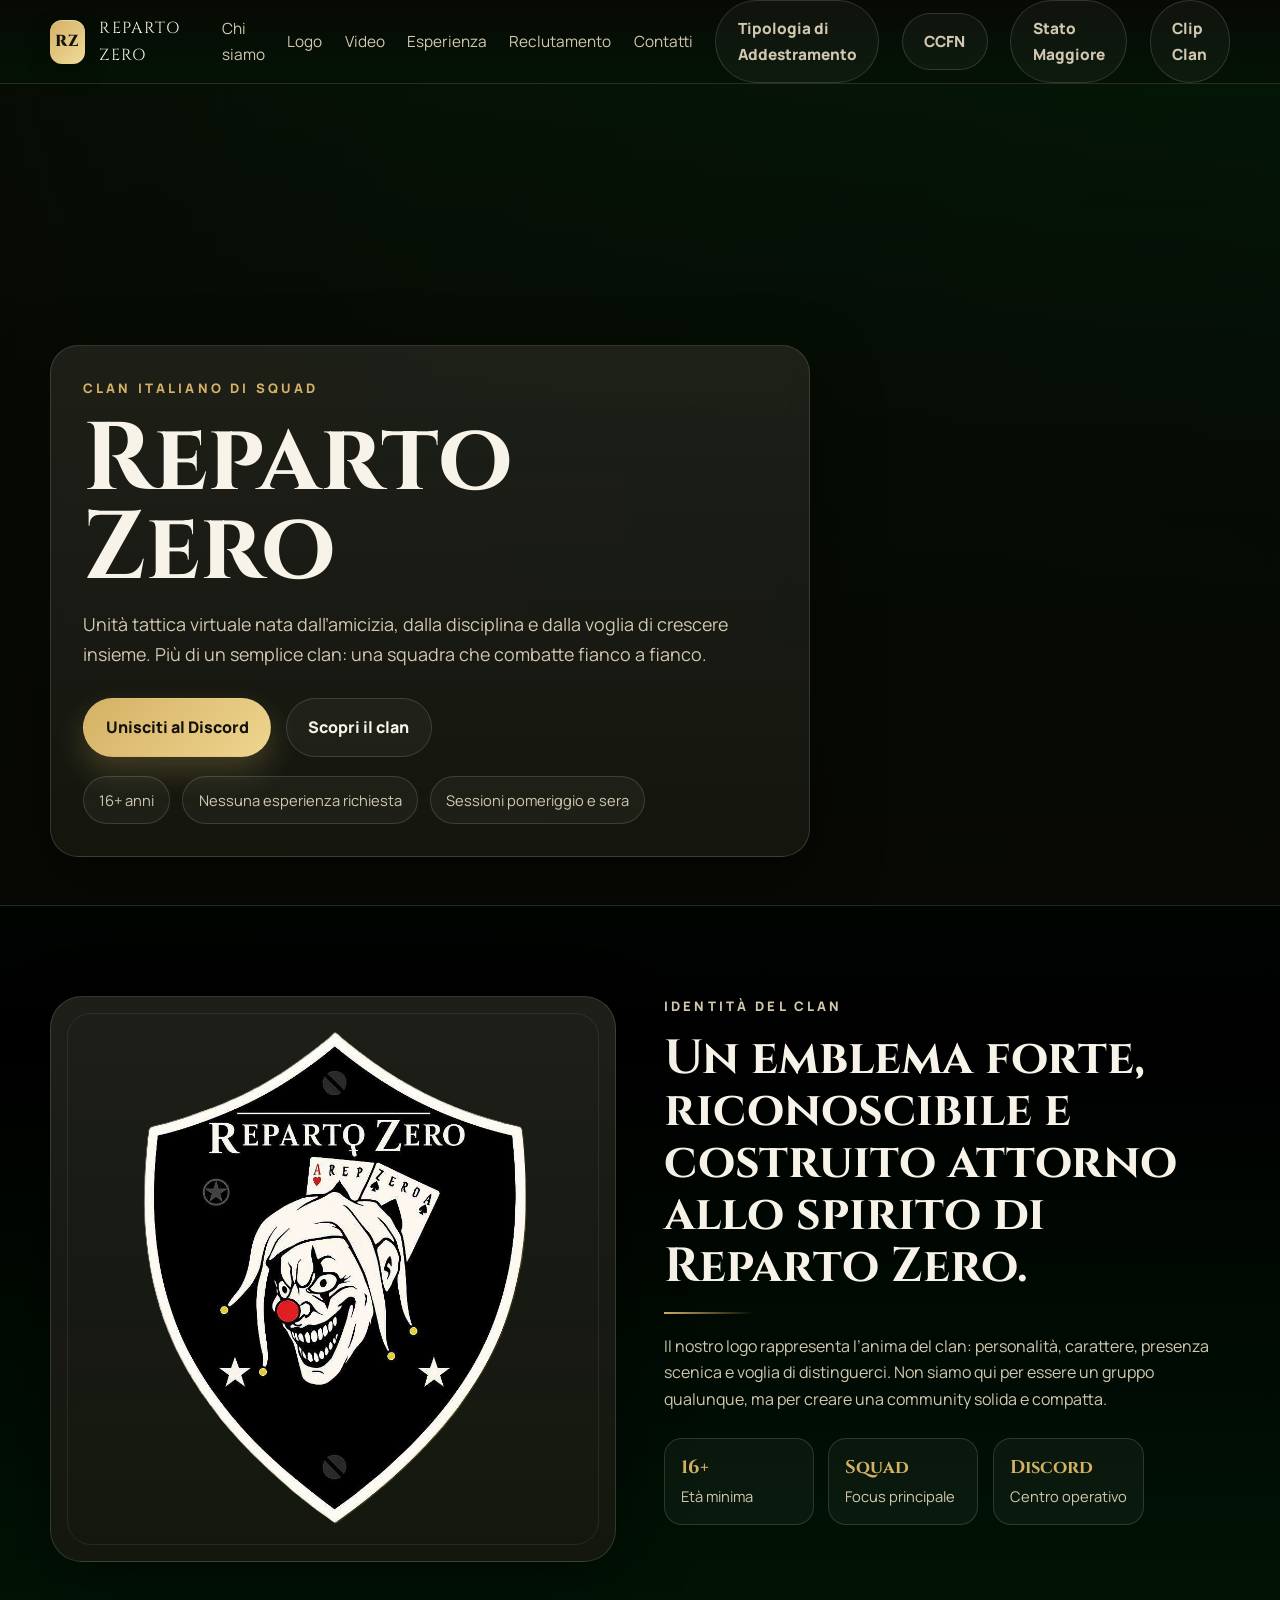
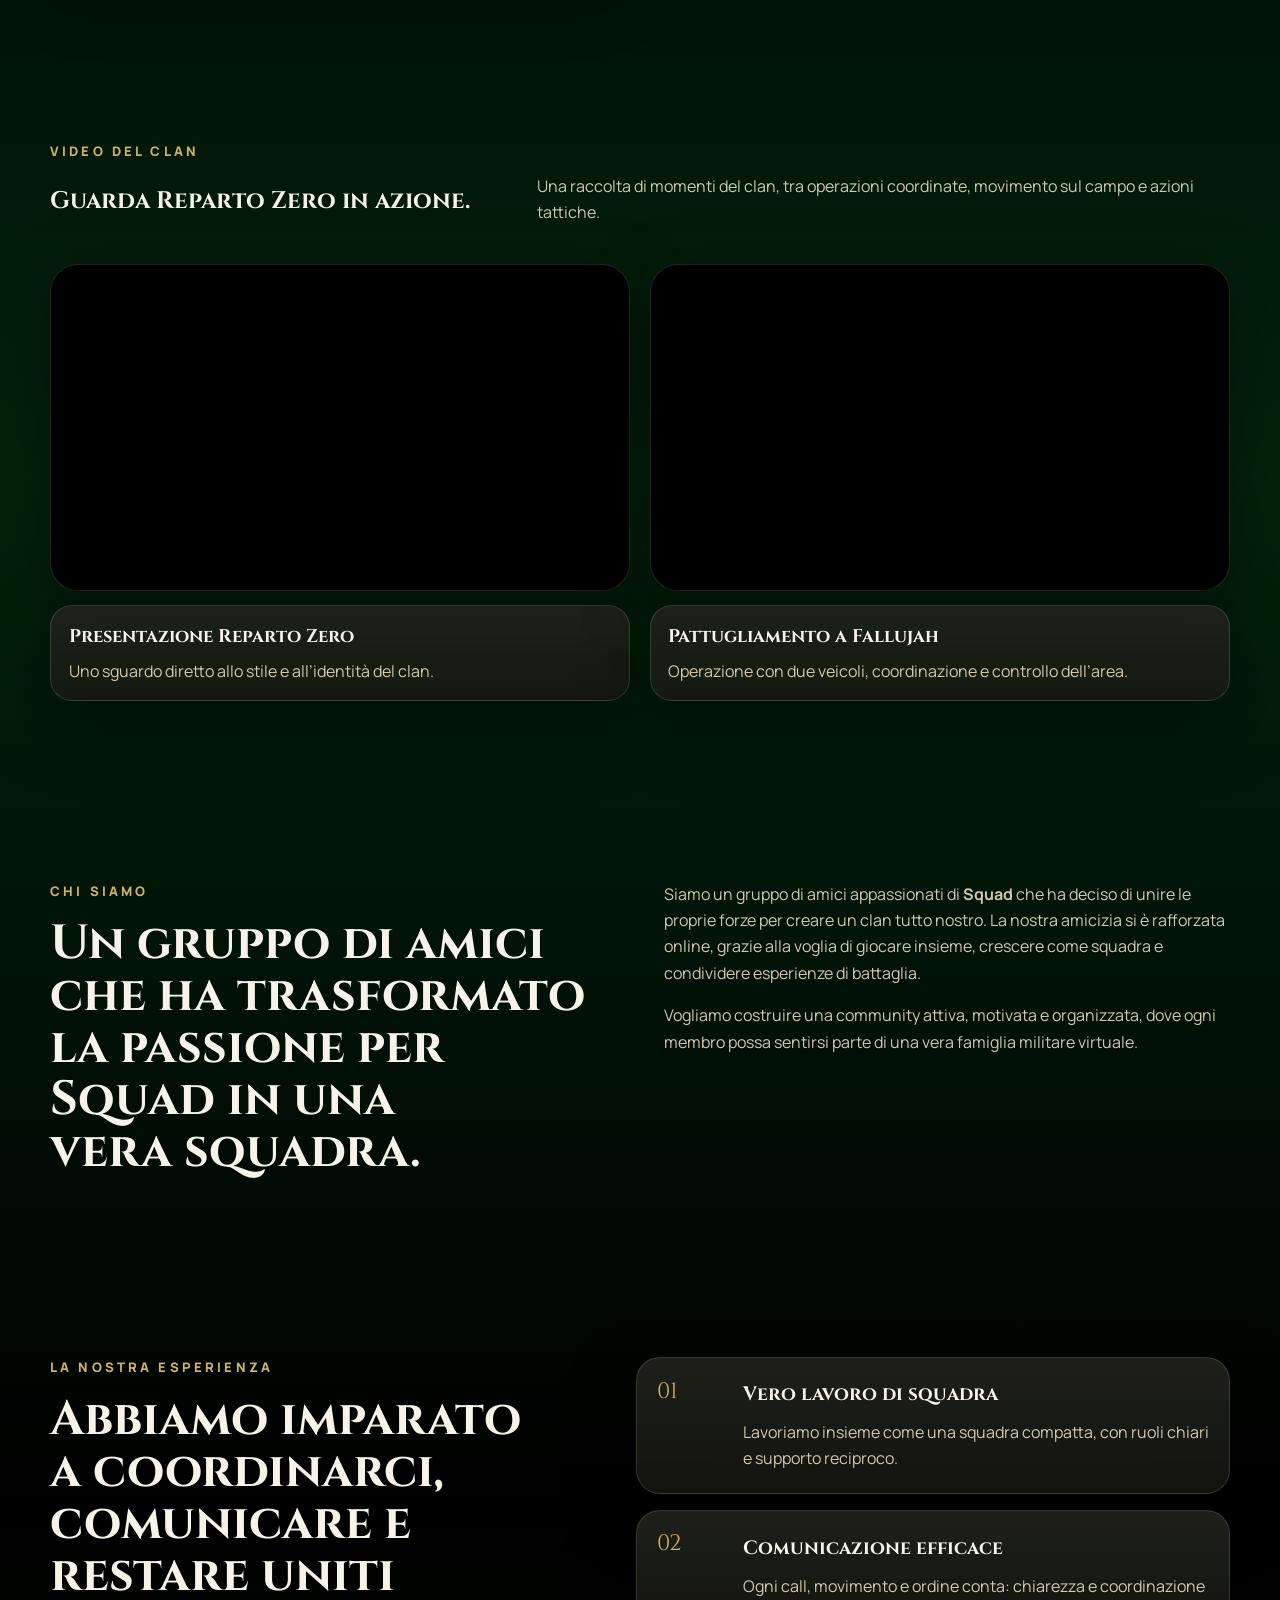
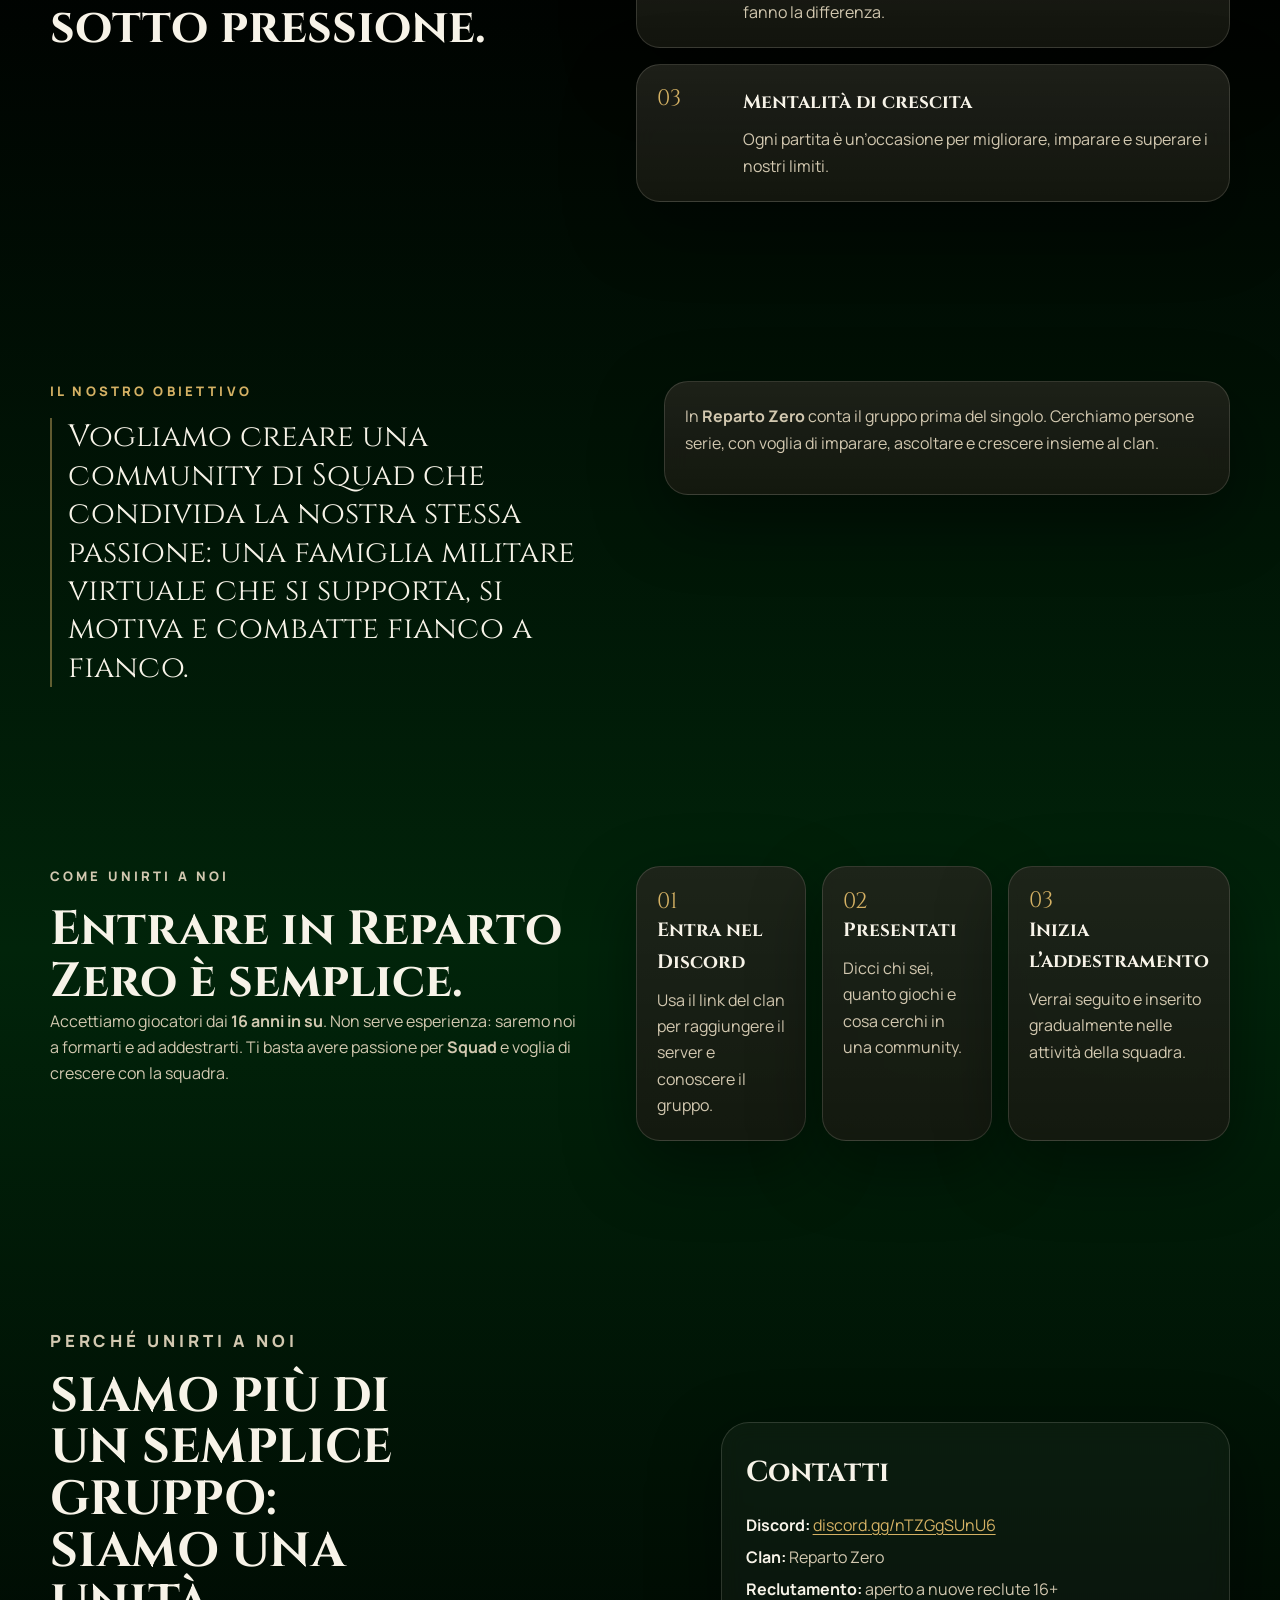
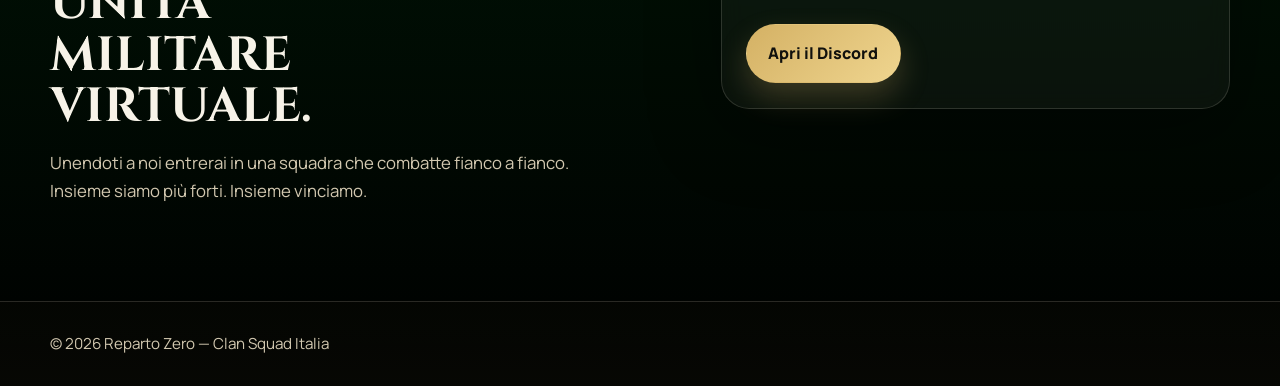
==== index.html @ beac553e "Add files via upload" ====
<!DOCTYPE html>
<html lang="it">
<head>
  <meta charset="UTF-8" />
  <meta name="viewport" content="width=device-width, initial-scale=1.0" />
  <title>Reparto Zero | Clan Squad</title>
  <meta name="description" content="Reparto Zero è un clan italiano di Squad: tattico, organizzato e aperto a nuove reclute." />
  <meta name="keywords" content="Squad, squad, Squaditalia, SquadItalia, Reparto zero, reparto zero, Reparto Zero, Italia">
  <link rel="preconnect" href="https://fonts.googleapis.com">
  <link rel="preconnect" href="https://fonts.gstatic.com" crossorigin>
  <link href="https://fonts.googleapis.com/css2?family=Cinzel:wght@500;700;800&family=Manrope:wght@400;500;700;800&display=swap" rel="stylesheet">
  <link rel="stylesheet" href="style.css" />
</head>
<body>
  <header class="site-header">
    <div class="container nav-wrap">
      <a href="#hero" class="brand">
        <span class="brand-mark">RZ</span>
        <span class="brand-text">Reparto Zero</span>
      </a>

      <button class="menu-toggle" aria-label="Apri menu" aria-expanded="false">
        <span></span>
        <span></span>
      </button>

      <nav class="site-nav" aria-label="Menu principale">
        <a href="#chi-siamo">Chi siamo</a>
        <a href="#logo-clan">Logo</a>
        <a href="#video">Video</a>
        <a href="#esperienza">Esperienza</a>
        <a href="#reclutamento">Reclutamento</a>
        <a href="#contatti">Contatti</a>
        <a href="addestramento.html" class="btn btn-secondary">Tipologia di Addestramento</a>
        <a href="ccfn.html" class="btn btn-secondary">CCFN</a>
        <a href="stato maggiore.html" class="btn btn-secondary">Stato Maggiore</a>
         <a href="clip clan.html" class="btn btn-secondary">Clip Clan</a>
      </nav>
    </div>
  </header>

  <main>
    <section class="hero-banner" id="hero">
      <div class="hero-overlay">
        <iframe width="1920" height="1080" src="https://www.youtube.com/embed/SQLjpazPml8?autoplay=1&amp;mute=1&amp;loop=1&amp;controls=0" title="Video introduttivo Reparto Zero" frameborder="0" allow="accelerometer; autoplay; clipboard-write; encrypted-media; gyroscope; picture-in-picture; web-share" allowfullscreen></iframe>
      </div>

      <div class="container hero-content">
        <div class="hero-panel">
          <p class="eyebrow">Clan italiano di Squad</p>
          <h1>Reparto Zero</h1>
          <p class="lead">
            Unità tattica virtuale nata dall’amicizia, dalla disciplina e dalla voglia di crescere insieme.
            Più di un semplice clan: una squadra che combatte fianco a fianco.
          </p>

          <div class="hero-actions">
            <a href="https://discord.gg/nTZGgSUnU6" class="btn btn-primary" target="_blank" rel="noopener noreferrer">Unisciti al Discord</a>
            <a href="#chi-siamo" class="btn btn-secondary">Scopri il clan</a>
          </div>

          <ul class="hero-points">
            <li>16+ anni</li>
            <li>Nessuna esperienza richiesta</li>
            <li>Sessioni pomeriggio e sera</li>
          </ul>
        </div>
      </div>
    </section>

    <section class="section logo-showcase" id="logo-clan">
      <div class="container logo-showcase-grid">
        <div class="logo-frame">
          <img src="logo reparto zero.png" alt="Logo ufficiale del clan Reparto Zero" />
        </div>
        <div class="logo-showcase-copy">
          <p class="section-kicker">Identità del clan</p>
          <h2>Un emblema forte, riconoscibile e costruito attorno allo spirito di Reparto Zero.</h2>
          <div class="accent-line"></div>
          <p>
            Il nostro logo rappresenta l’anima del clan: personalità, carattere, presenza scenica e voglia di distinguerci.
            Non siamo qui per essere un gruppo qualunque, ma per creare una community solida e compatta.
          </p>
          <div class="stats-row">
            <div class="stat">
              <strong>16+</strong>
              <span>Età minima</span>
            </div>
            <div class="stat">
              <strong>Squad</strong>
              <span>Focus principale</span>
            </div>
            <div class="stat">
              <strong>Discord</strong>
              <span>Centro operativo</span>
            </div>
          </div>
        </div>
      </div>
    </section>

    <section class="section" id="video">
      <div class="container">
        <div class="video-section-head">
          <div>
            <p class="section-kicker">Video del clan</p>
            <h2>Guarda Reparto Zero in azione.</h2>
          </div>
          <div class="video-copy">
            <p>
              Una raccolta di momenti del clan, tra operazioni coordinate, movimento sul campo e azioni tattiche.
            </p>
          </div>
        </div>

        <div class="video-grid">
          <article class="video-card">
            <div class="video-frame" style="position:relative; aspect-ratio:16/9;">
              <iframe src="https://www.youtube.com/embed/rt-a1wnTgoo" style="top: 0; left: 0; width: 100%; height: 100%; position: absolute; border: 0;" allowfullscreen scrolling="no" allow="accelerometer *; clipboard-write *; encrypted-media *; gyroscope *; picture-in-picture *; web-share *;" referrerpolicy="strict-origin"></iframe>
            </div>
            <div class="video-meta">
              <h3>Presentazione Reparto Zero</h3>
              <p>Uno sguardo diretto allo stile e all’identità del clan.</p>
            </div>
          </article>

          <article class="video-card">
            <div class="video-frame" style="position:relative; aspect-ratio:16/9;">
              <iframe src="https://www.youtube.com/embed/PS_T47D86uY" style="top: 0; left: 0; width: 100%; height: 100%; position: absolute; border: 0;" allowfullscreen scrolling="no" allow="accelerometer *; clipboard-write *; encrypted-media *; gyroscope *; picture-in-picture *; web-share *;" referrerpolicy="strict-origin"></iframe>
            </div>
            <div class="video-meta">
              <h3>Pattugliamento a Fallujah</h3>
              <p>Operazione con due veicoli, coordinazione e controllo dell’area.</p>
            </div>
          </article>
        </div>
      </div>
    </section>

    <section class="section" id="chi-siamo">
      <div class="container intro-layout">
        <div class="intro-title">
          <p class="section-kicker">Chi siamo</p>
          <h2>Un gruppo di amici che ha trasformato la passione per Squad in una vera squadra.</h2>
        </div>
        <div class="intro-text">
          <p>
            Siamo un gruppo di amici appassionati di <strong>Squad</strong> che ha deciso di unire le proprie forze
            per creare un clan tutto nostro. La nostra amicizia si è rafforzata online, grazie alla voglia di giocare
            insieme, crescere come squadra e condividere esperienze di battaglia.
          </p>
          <p>
            Vogliamo costruire una community attiva, motivata e organizzata, dove ogni membro possa sentirsi parte
            di una vera famiglia militare virtuale.
          </p>
        </div>
      </div>
    </section>

    <section class="section" id="esperienza">
      <div class="container split-grid">
        <div class="split-heading">
          <p class="section-kicker">La nostra esperienza</p>
          <h2>Abbiamo imparato a coordinarci, comunicare e restare uniti sotto pressione.</h2>
        </div>

        <div class="stack-list">
          <article class="stack-item">
            <span class="item-number">01</span>
            <div>
              <h3>Vero lavoro di squadra</h3>
              <p>Lavoriamo insieme come una squadra compatta, con ruoli chiari e supporto reciproco.</p>
            </div>
          </article>

          <article class="stack-item">
            <span class="item-number">02</span>
            <div>
              <h3>Comunicazione efficace</h3>
              <p>Ogni call, movimento e ordine conta: chiarezza e coordinazione fanno la differenza.</p>
            </div>
          </article>

          <article class="stack-item">
            <span class="item-number">03</span>
            <div>
              <h3>Mentalità di crescita</h3>
              <p>Ogni partita è un’occasione per migliorare, imparare e superare i nostri limiti.</p>
            </div>
          </article>
        </div>
      </div>
    </section>

    <section class="section">
      <div class="container objective-grid">
        <div class="objective-quote">
          <p class="section-kicker">Il nostro obiettivo</p>
          <blockquote>
            Vogliamo creare una community di Squad che condivida la nostra stessa passione:
            una famiglia militare virtuale che si supporta, si motiva e combatte fianco a fianco.
          </blockquote>
        </div>

        <div class="objective-panel">
          <p>
            In <strong>Reparto Zero</strong> conta il gruppo prima del singolo. Cerchiamo persone serie,
            con voglia di imparare, ascoltare e crescere insieme al clan.
          </p>
        </div>
      </div>
    </section>

    <section class="section" id="reclutamento">
      <div class="container recruit-grid">
        <div class="recruit-copy">
          <p class="section-kicker">Come unirti a noi</p>
          <h2>Entrare in Reparto Zero è semplice.</h2>
          <p>
            Accettiamo giocatori dai <strong>16 anni in su</strong>. Non serve esperienza:
            saremo noi a formarti e ad addestrarti. Ti basta avere passione per <strong>Squad</strong>
            e voglia di crescere con la squadra.
          </p>
        </div>

        <div class="steps">
          <div class="step">
            <span>01</span>
            <h3>Entra nel Discord</h3>
            <p>Usa il link del clan per raggiungere il server e conoscere il gruppo.</p>
          </div>
          <div class="step">
            <span>02</span>
            <h3>Presentati</h3>
            <p>Dicci chi sei, quanto giochi e cosa cerchi in una community.</p>
          </div>
          <div class="step">
            <span>03</span>
            <h3>Inizia l’addestramento</h3>
            <p>Verrai seguito e inserito gradualmente nelle attività della squadra.</p>
          </div>
        </div>
      </div>
    </section>

    <section class="section join-section" id="contatti">
      <div class="container join-grid">
        <div class="join-copy">
          <p class="section-kicker">Perché unirti a noi</p>
          <h2>Siamo più di un semplice gruppo: siamo una unità militare virtuale.</h2>
          <p>
            Unendoti a noi entrerai in una squadra che combatte fianco a fianco.
            Insieme siamo più forti. Insieme vinciamo.
          </p>
        </div>

        <div class="contact-panel">
          <h3>Contatti</h3>
          <p><strong>Discord:</strong> <a class="inline-link" href="https://discord.gg/nTZGgSUnU6" target="_blank" rel="noopener noreferrer">discord.gg/nTZGgSUnU6</a></p>
          <p><strong>Clan:</strong> Reparto Zero</p>
          <p><strong>Reclutamento:</strong> aperto a nuove reclute 16+</p>
          <a href="https://discord.gg/nTZGgSUnU6" class="btn btn-primary" target="_blank" rel="noopener noreferrer">Apri il Discord</a>
        </div>
      </div>
    </section>
  </main>

  <footer class="site-footer">
    <div class="container footer-wrap">
      <p>© 2026 Reparto Zero — Clan Squad Italia</p>
    </div>
  </footer>

  <script>
    const menuToggle = document.querySelector('.menu-toggle');
    const siteNav = document.querySelector('.site-nav');

    if (menuToggle && siteNav) {
      menuToggle.addEventListener('click', () => {
        const isOpen = siteNav.classList.toggle('open');
        menuToggle.setAttribute('aria-expanded', isOpen ? 'true' : 'false');
      });

      siteNav.querySelectorAll('a').forEach(link => {
        link.addEventListener('click', () => {
          siteNav.classList.remove('open');
          menuToggle.setAttribute('aria-expanded', 'false');
        });
      });
    }
  </script>
</body>
</html>
---- style.css ----
/* style.css */
:root {
  --bg: #080904;
  --panel: rgba(18, 21, 13, 0.84);
  --panel-strong: rgba(10, 12, 7, 0.92);
  --text: #f7f3e8;
  --muted: #d2c8b0;
  --line: rgba(255, 248, 230, 0.14);
  --gold: #d4b164;
  --shadow: 0 24px 70px rgba(0, 0, 0, 0.42);
  --radius: 24px;
  --container: 1180px;
}

* {
  box-sizing: border-box;
}

html {
  scroll-behavior: smooth;
}

body {
  margin: 0;
  font-family: "Manrope", sans-serif;
  color: var(--text);
  line-height: 1.65;
  background: linear-gradient(#01240a, black, #01240a, black, #01240a, black);
  overflow-x: hidden;
}

img,
video {
  max-width: 100%;
  display: block;
}

a {
  color: inherit;
  text-decoration: none;
}

.container {
  width: min(var(--container), calc(100% - 2rem));
  margin: 0 auto;
}

.site-header {
  position: sticky;
  top: 0;
  z-index: 50;
  border-bottom: 1px solid var(--line);
  backdrop-filter: blur(14px);
  background: linear-gradient(180deg, rgba(7, 8, 4, 0.92), rgba(7, 8, 4, 0.58));
}

.nav-wrap {
  min-height: 78px;
  display: flex;
  align-items: center;
  justify-content: space-between;
  gap: 1rem;
}

.brand {
  display: inline-flex;
  align-items: center;
  gap: 0.9rem;
  font-family: "Cinzel", serif;
  text-transform: uppercase;
  letter-spacing: 0.08em;
}

.brand-mark {
  width: 44px;
  height: 44px;
  border-radius: 12px;
  display: grid;
  place-items: center;
  color: #13130f;
  font-weight: 800;
  background: linear-gradient(135deg, var(--gold), #f0db9a);
  box-shadow: inset 0 1px 0 rgba(255,255,255,0.35), 0 10px 24px rgba(0,0,0,0.24);
}

.brand-text {
  font-size: 1rem;
}

.site-nav {
  display: flex;
  gap: 1.4rem;
  align-items: center;
}

.site-nav a {
  color: var(--muted);
  font-size: 0.96rem;
  position: relative;
}

.site-nav a::after {
  content: "";
  position: absolute;
  left: 0;
  bottom: -0.35rem;
  width: 100%;
  height: 1px;
  background: var(--gold);
  transform: scaleX(0);
  transform-origin: right;
  transition: transform 0.28s ease;
}

.site-nav a:hover {
  color: var(--text);
}

.site-nav a:hover::after {
  transform: scaleX(1);
  transform-origin: left;
}

.menu-toggle {
  display: none;
  width: 52px;
  height: 52px;
  border: 1px solid var(--line);
  border-radius: 14px;
  background: rgba(255,255,255,0.03);
  cursor: pointer;
  padding: 0;
}

.menu-toggle span {
  display: block;
  width: 20px;
  height: 2px;
  margin: 6px auto;
  background: var(--text);
}

.hero-banner {
  position: relative;
  min-height: calc(100svh - 78px);
  display: grid;
  align-items: end;
  overflow: hidden;
  border-bottom: 1px solid var(--line);
}

.hero-banner-video {
  position: absolute;
  inset: 0;
  width: 100%;
  height: 100%;
  object-fit: cover;
  object-position: center;
  filter: saturate(0.95) contrast(1.05);
}

.hero-overlay {
  position: absolute;
  inset: 0;
  background:
    linear-gradient(180deg, rgba(8, 9, 4, 0.32) 0%, rgba(8, 9, 4, 0.56) 38%, rgba(8, 9, 4, 0.9) 100%),
    linear-gradient(90deg, rgba(8, 9, 4, 0.78) 0%, rgba(8, 9, 4, 0.45) 35%, rgba(8, 9, 4, 0.15) 100%);
}

.hero-content {
  position: relative;
  z-index: 2;
  padding: clamp(4rem, 10vw, 7rem) 0 3rem;
}

.hero-panel,
.video-frame,
.logo-frame,
.stack-item,
.step,
.objective-panel,
.contact-panel,
.video-meta {
  border: 1px solid var(--line);
  background:
    linear-gradient(180deg, rgba(255,255,255,0.06), rgba(255,255,255,0.015)),
    var(--panel);
  backdrop-filter: blur(12px);
  box-shadow: var(--shadow);
}

.hero-panel {
  max-width: 760px;
  padding: clamp(1.4rem, 3vw, 2rem);
  border-radius: 28px;
}

.eyebrow,
.section-kicker {
  margin: 0 0 1rem;
  color: var(--gold);
  font-size: 0.82rem;
  letter-spacing: 0.24em;
  text-transform: uppercase;
  font-weight: 800;
}

h1, h2, h3, blockquote {
  font-family: "Cinzel", serif;
}

.hero-panel h1 {
  margin: 0 0 1rem;
  font-size: clamp(3rem, 8vw, 6rem);
  line-height: 0.93;
  max-width: 9ch;
  text-wrap: balance;
}

.lead {
  margin: 0;
  max-width: 62ch;
  font-size: clamp(1rem, 1.4vw, 1.14rem);
  color: var(--muted);
}

.hero-actions {
  display: flex;
  flex-wrap: wrap;
  gap: 0.9rem;
  margin: 1.8rem 0 1.2rem;
}

.btn {
  display: inline-flex;
  align-items: center;
  justify-content: center;
  min-height: 54px;
  padding: 0.95rem 1.35rem;
  border-radius: 999px;
  font-weight: 800;
  border: 1px solid transparent;
  transition: transform 0.22s ease, box-shadow 0.22s ease, background 0.22s ease, border-color 0.22s ease;
}

.btn:hover {
  transform: translateY(-2px);
}

.btn-primary {
  color: #11110d;
  background: linear-gradient(135deg, var(--gold), #efd58f);
  box-shadow: 0 14px 30px rgba(212, 177, 100, 0.24);
}

.btn-secondary {
  color: var(--text);
  border-color: var(--line);
  background: rgba(255,255,255,0.04);
}

.btn-secondary:hover {
  background: rgba(255,255,255,0.07);
  border-color: rgba(212, 177, 100, 0.38);
}

.hero-points {
  display: flex;
  flex-wrap: wrap;
  gap: 0.75rem;
  list-style: none;
  margin: 0;
  padding: 0;
}

.hero-points li {
  padding: 0.68rem 0.95rem;
  border-radius: 999px;
  border: 1px solid var(--line);
  background: rgba(255,255,255,0.04);
  color: var(--muted);
  font-size: 0.92rem;
}

.section {
  padding: clamp(4.5rem, 7vw, 7rem) 0;
}

.logo-showcase-grid,
.intro-layout,
.objective-grid,
.final-grid {
  display: grid;
  grid-template-columns: 1fr 1fr;
  gap: clamp(1.6rem, 4vw, 3rem);
  align-items: start;
}

.split-grid,
.recruit-grid {
  display: grid;
  grid-template-columns: 0.95fr 1.05fr;
  gap: clamp(1.6rem, 4vw, 3rem);
  align-items: start;
}

.video-section-head {
  display: grid;
  grid-template-columns: 0.8fr 1.2fr;
  gap: 1.6rem;
  align-items: end;
  margin-bottom: 1.4rem;
}

.video-grid {
  display: grid;
  grid-template-columns: repeat(2, 1fr);
  gap: 1.2rem;
  align-items: start;
}

.video-card {
  display: grid;
  gap: 0.9rem;
}

.logo-showcase-copy h2,
.intro-title h2,
.split-heading h2,
.recruit-copy h2,
.final-grid h2,
.video-copy h2 {
  font-size: clamp(1.9rem, 4vw, 3rem);
  line-height: 1.08;
  margin: 0;
  text-wrap: balance;
}

.logo-showcase-copy p,
.intro-text p,
.objective-panel p,
.recruit-copy p,
.final-grid p,
.video-copy p,
.video-meta p {
  color: var(--muted);
  margin-top: 0;
}

.video-frame {
  overflow: hidden;
  border-radius: 28px;
  padding: 0;
  background: #000;
}

.video-frame video {
  width: 100%;
  aspect-ratio: 16 / 9;
  object-fit: cover;
  display: block;
  background: #000;
}

.video-meta {
  border-radius: 22px;
  padding: 1rem 1.1rem;
}

.video-meta h3 {
  margin: 0 0 0.35rem;
  font-size: 1.15rem;
}

.video-meta p {
  margin-bottom: 0;
}

.logo-frame {
  padding: 1rem;
  border-radius: 32px;
}

.logo-frame img {
  width: 100%;
  aspect-ratio: 1 / 1;
  object-fit: cover;
  border-radius: 24px;
  border: 1px solid rgba(255,255,255,0.08);
}

.accent-line {
  width: 90px;
  height: 2px;
  margin: 1.2rem 0;
  background: linear-gradient(90deg, var(--gold), transparent);
}

.stats-row {
  display: flex;
  flex-wrap: wrap;
  gap: 0.9rem;
  margin-top: 1.6rem;
}

.stat {
  padding: 0.9rem 1rem;
  border-radius: 18px;
  border: 1px solid var(--line);
  background: rgba(255,255,255,0.04);
  min-width: 150px;
}

.stat strong {
  display: block;
  font-family: "Cinzel", serif;
  font-size: 1.15rem;
  color: var(--gold);
}

.stat span {
  color: var(--muted);
  font-size: 0.92rem;
}

.stack-list,
.steps {
  display: grid;
  gap: 1rem;
}

.stack-item,
.step,
.objective-panel,
.contact-panel {
  padding: 1.35rem 1.25rem;
  border-radius: var(--radius);
}

.stack-item {
  display: grid;
  grid-template-columns: 70px 1fr;
  gap: 1rem;
  align-items: start;
}

.item-number,
.step span {
  font-family: "Cinzel", serif;
  color: var(--gold);
  font-size: 1.4rem;
  line-height: 1;
}

.stack-item h3,
.step h3,
.contact-panel h3 {
  margin: 0 0 0.5rem;
  font-size: 1.2rem;
}

.stack-item p,
.step p,
.contact-panel p {
  margin: 0;
  color: var(--muted);
}

.objective-quote blockquote {
  margin: 0;
  font-size: clamp(1.35rem, 2.4vw, 2.2rem);
  line-height: 1.25;
  padding-left: 1rem;
  border-left: 2px solid rgba(212, 177, 100, 0.45);
}

.steps {
  grid-template-columns: repeat(3, 1fr);
}

.contact-panel a.inline-link {
  color: var(--gold);
  text-decoration: underline;
  text-underline-offset: 3px;
}
.join-section {
  padding: 6rem 0;
}

.join-grid {
  display: grid;
  grid-template-columns: 1.1fr 0.9fr;
  gap: 3rem;
  align-items: center;
}

.join-copy {
  max-width: 700px;
}

.join-copy .section-kicker {
  margin-bottom: 1rem;
}

.join-copy h2 {
  margin: 0 0 1rem;
  font-size: clamp(1.9rem, 4vw, 3rem);
  line-height: 1.08;
  max-width: 12ch;
  text-transform: uppercase;
  text-wrap: balance;
}


.join-copy p {
  margin: 0;
  max-width: 58ch;
  color: var(--muted);
  font-size: 1.05rem;
}

.contact-panel {
  padding: 1.6rem 1.5rem;
  border-radius: 28px;
  background: rgba(255,255,255,0.04);
  border: 1px solid var(--line);
  box-shadow: var(--shadow);
}

.contact-panel h3 {
  margin: 0 0 1rem;
  font-size: 1.8rem;
}

.contact-panel p {
  margin: 0.35rem 0;
  color: var(--muted);
}

.contact-panel p strong {
  color: var(--text);
}

.contact-panel .inline-link {
  color: var(--gold);
  text-decoration: underline;
  text-underline-offset: 3px;
}

.contact-panel .btn {
  margin-top: 1rem;
  width: fit-content;
}

@media (max-width: 980px) {
  .join-grid {
    grid-template-columns: 1fr;
    gap: 1.8rem;
  }

  .join-copy h2 {
    max-width: none;
    font-size: clamp(2.4rem, 7vw, 4rem);
  }

  .join-copy p {
    max-width: none;
  }
}

.ccfn-image{
  margin: 1.2rem 0 1.4rem;
  display: flex;
}

.ccfn-image img{
  max-width: 320px;
  width: 100%;
  height: auto;
  display: block;
  filter: drop-shadow(0 18px 30px rgba(0,0,0,.35));
}

.site-footer {
  border-top: 1px solid var(--line);
  background: linear-gradient(180deg, rgba(7, 8, 4, 0.58), rgba(7, 8, 4, 0.92));
}

.footer-wrap {
  min-height: 84px;
  display: flex;
  align-items: center;
  justify-content: space-between;
  gap: 1rem;
  color: var(--muted);
  font-size: 0.95rem;
}

@media (max-width: 980px) {
  .logo-showcase-grid,
  .intro-layout,
  .objective-grid,
  .final-grid,
  .split-grid,
  .recruit-grid,
  .video-section-head,
  .video-grid {
    grid-template-columns: 1fr;
  }

  .steps {
    grid-template-columns: 1fr;
  }
}

@media (max-width: 760px) {
  .menu-toggle {
    display: inline-block;
  }

  .site-nav {
    position: absolute;
    left: 1rem;
    right: 1rem;
    top: calc(100% + 0.6rem);
    display: grid;
    gap: 0.2rem;
    padding: 0.8rem;
    border-radius: 18px;
    border: 1px solid var(--line);
    background: rgba(15, 16, 12, 0.96);
    backdrop-filter: blur(14px);
    box-shadow: var(--shadow);
    opacity: 0;
    visibility: hidden;
    transform: translateY(-8px);
    transition: 0.25s ease;
  }

  .site-nav.open {
    opacity: 1;
    visibility: visible;
    transform: translateY(0);
  }

  .site-nav a {
    padding: 0.85rem 0.5rem;
  }

  .hero-banner {
    min-height: 90svh;
  }

  .footer-wrap {
    flex-direction: column;
    justify-content: center;
    text-align: center;
    padding: 1rem;
  }
}
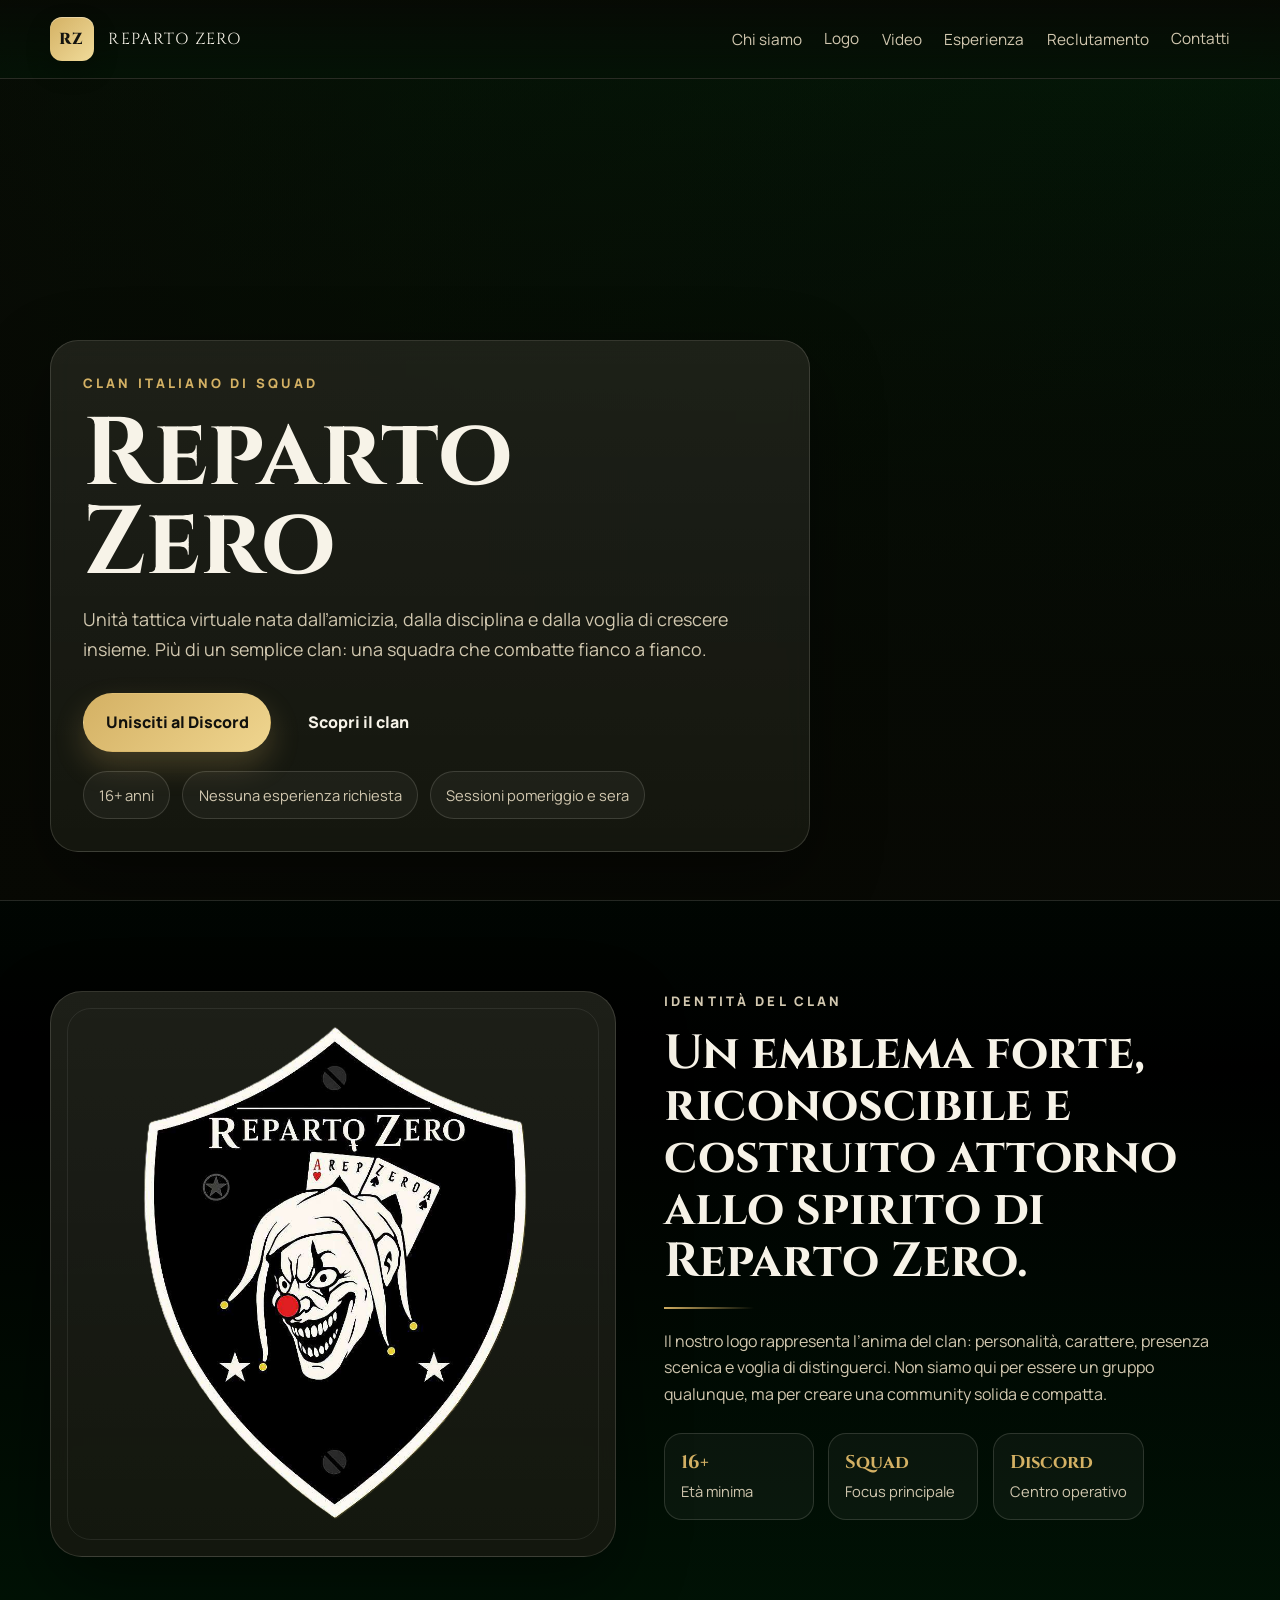
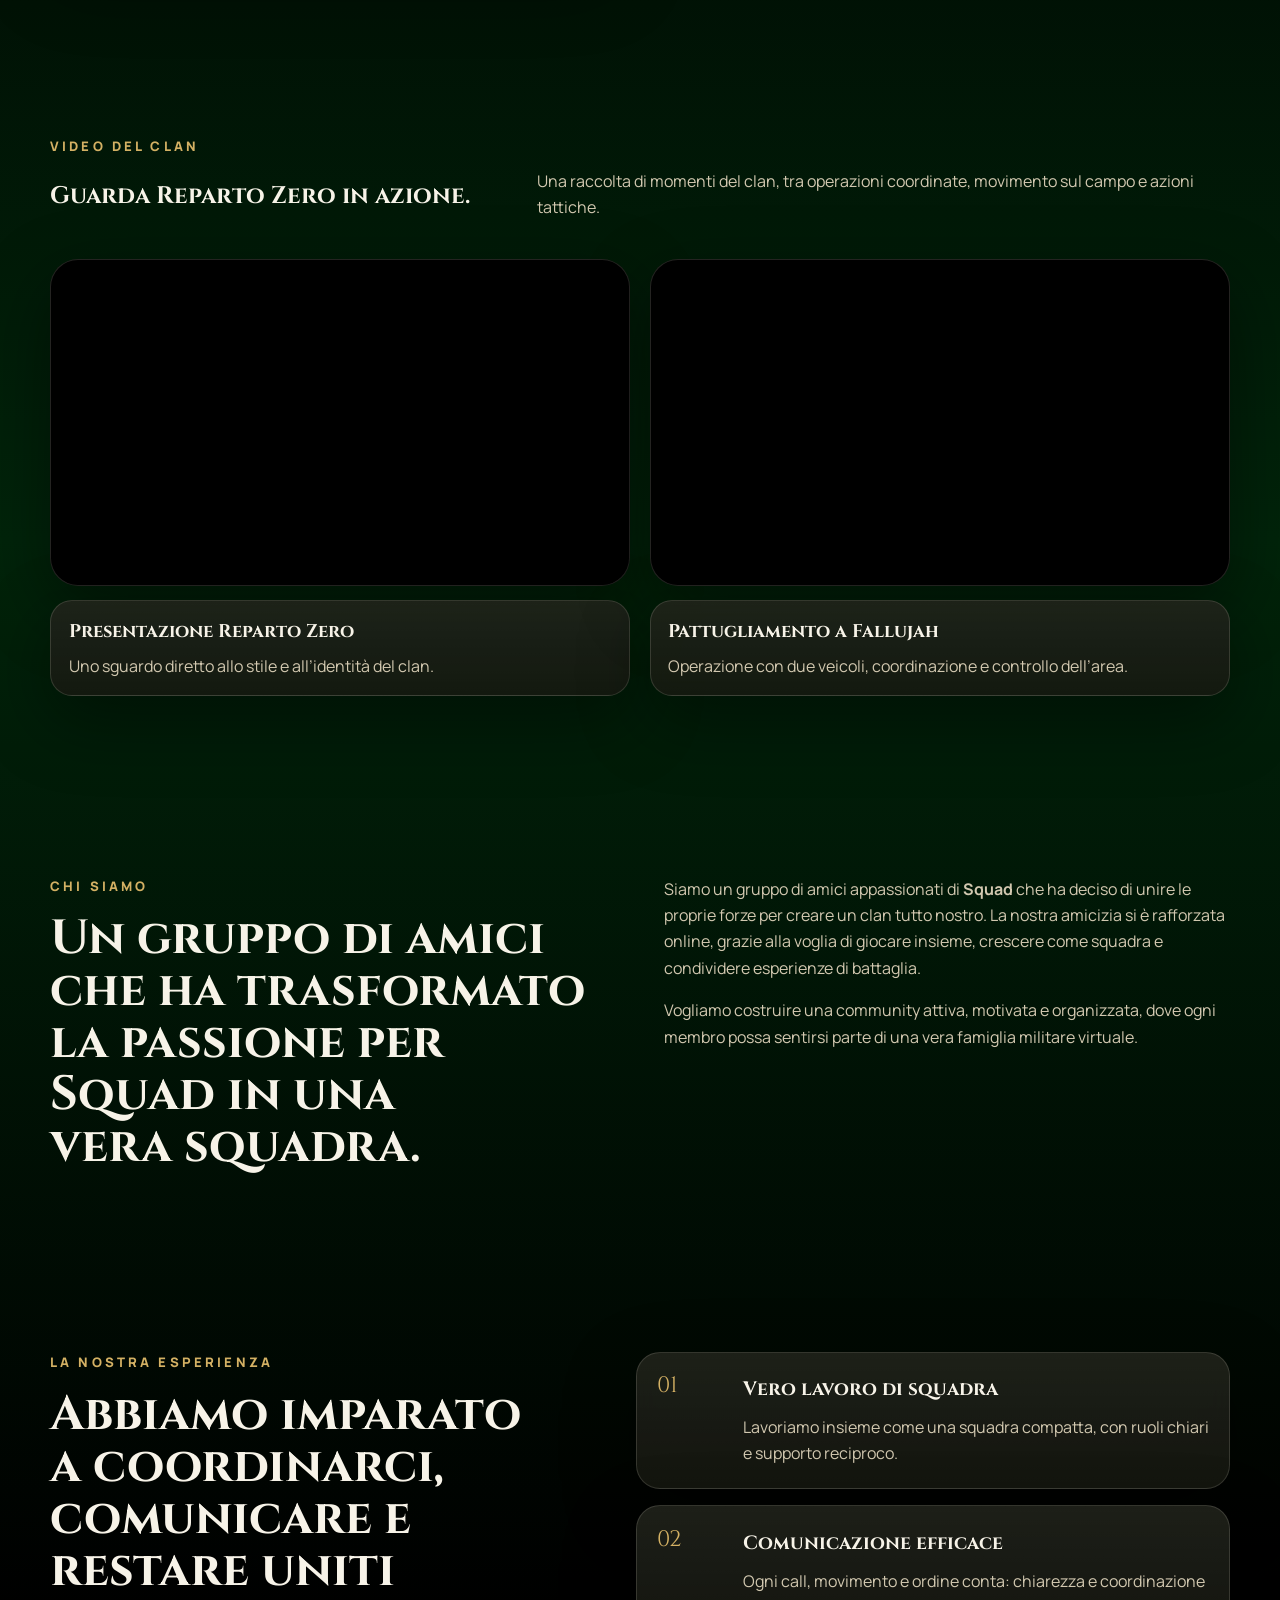
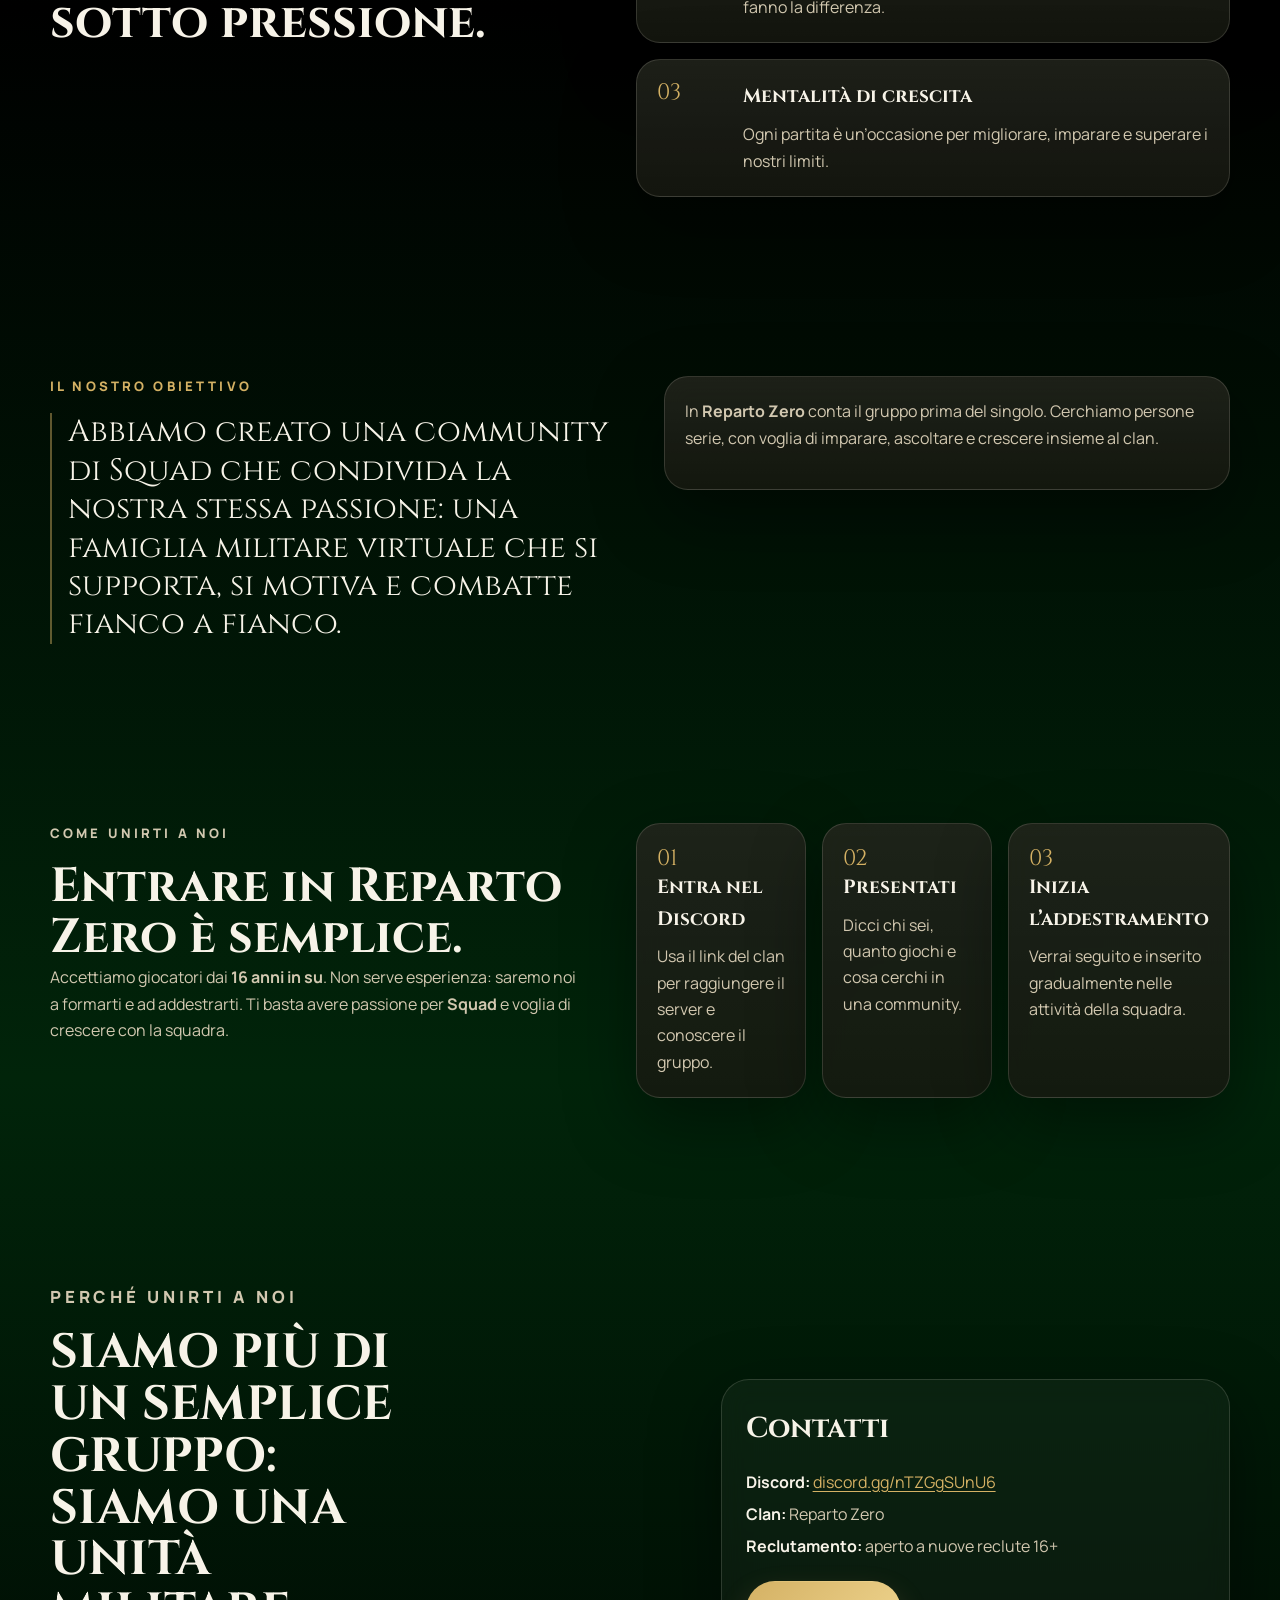
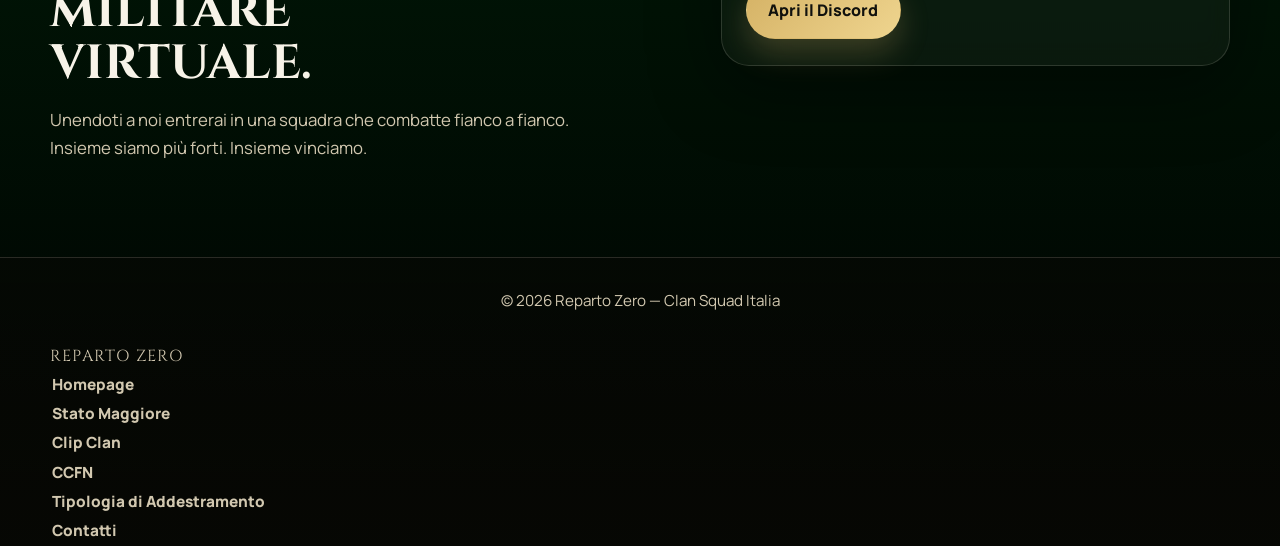
==== commit d35d1d33: "Issue solved. Changed navbar and added footer section" ====
--- a/index.html
+++ b/index.html
@@ -27,16 +27,41 @@
       </button>
 
       <nav class="site-nav" aria-label="Menu principale">
-        <a href="#chi-siamo">Chi siamo</a>
+        <ul class="dropdown">
+          <li>
+            <a href="index.html#chi-siamo">Chi siamo</a>
+            <ul class="tendina">
+              <a href="stato maggiore.html" class="btn-secondary">Stato Maggiore</a>
+            </ul>
+          </li>
+        </ul>
         <a href="#logo-clan">Logo</a>
-        <a href="#video">Video</a>
-        <a href="#esperienza">Esperienza</a>
-        <a href="#reclutamento">Reclutamento</a>
+        <ul class="dropdown">
+          <li>
+            <a href="#video">Video</a>
+            <ul class="tendina">
+              <a href="clip clan.html" class="btn-secondary">Clip Clan</a>
+            </ul>
+          </li>
+        </ul>
+        <ul class="dropdown">
+          <li>
+            <a href="#esperienza">Esperienza</a>
+            <ul class="tendina">
+              <li><a href="ccfn.html" class="btn-secondary">CCFN</a></li>
+            </ul>
+          </li>
+        </ul>
+        <ul class="dropdown">
+          <li>
+            <a href="#reclutamento">Reclutamento</a>
+            <ul class="tendina">
+              <a href="addestramento.html" class="btn-secondary">Tipologia di Addestramento</a>
+            </ul>
+          </li>
+        </ul>
+        
         <a href="#contatti">Contatti</a>
-        <a href="addestramento.html" class="btn btn-secondary">Tipologia di Addestramento</a>
-        <a href="ccfn.html" class="btn btn-secondary">CCFN</a>
-        <a href="stato maggiore.html" class="btn btn-secondary">Stato Maggiore</a>
-         <a href="clip clan.html" class="btn btn-secondary">Clip Clan</a>
       </nav>
     </div>
   </header>
@@ -73,7 +98,7 @@
     <section class="section logo-showcase" id="logo-clan">
       <div class="container logo-showcase-grid">
         <div class="logo-frame">
-          <img src="logo reparto zero.png" alt="Logo ufficiale del clan Reparto Zero" />
+          <img src="img/logo reparto zero.png" alt="Logo ufficiale del clan Reparto Zero" />
         </div>
         <div class="logo-showcase-copy">
           <p class="section-kicker">Identità del clan</p>
@@ -199,7 +224,7 @@
         <div class="objective-quote">
           <p class="section-kicker">Il nostro obiettivo</p>
           <blockquote>
-            Vogliamo creare una community di Squad che condivida la nostra stessa passione:
+            Abbiamo creato una community di Squad che condivida la nostra stessa passione:
             una famiglia militare virtuale che si supporta, si motiva e combatte fianco a fianco.
           </blockquote>
         </div>
@@ -270,6 +295,20 @@
   <footer class="site-footer">
     <div class="container footer-wrap">
       <p>© 2026 Reparto Zero — Clan Squad Italia</p>
+    </div>
+    <div class="container site-nav" style="display: block;">
+      <a href="#hero" class="brand">
+        <span class="brand-text">Reparto Zero</span>
+      </a>
+      <br>
+      <ul class="dropdown">
+        <li><a href="#hero" class="btn-footer">Homepage</a></li>
+        <li><a href="stato maggiore.html" class="btn-footer">Stato Maggiore</a></li>
+        <li><a href="clip clan.html" class="btn-footer">Clip Clan</a></li>
+        <li><a href="ccfn.html" class="btn-footer">CCFN</a></li>
+        <li><a href="addestramento.html" class="btn-footer">Tipologia di Addestramento</a></li>
+        <li><a href="#contatti" class="btn-footer">Contatti</a></li>
+      </ul>
     </div>
   </footer>
 
--- a/style.css
+++ b/style.css
@@ -52,6 +52,28 @@
   border-bottom: 1px solid var(--line);
   backdrop-filter: blur(14px);
   background: linear-gradient(180deg, rgba(7, 8, 4, 0.92), rgba(7, 8, 4, 0.58));
+}
+
+.tendina {
+  display: none;
+  position: absolute;
+}
+
+/* Mostra la tendina quando si passa sopra la voce "Categorie" */
+.dropdown:hover .tendina {
+  display: block;
+}
+
+.dropdown, .tendina {
+  list-style-type: none;
+  padding: 0;
+  margin: 0;
+}
+
+/* Opzionale: se vuoi disporre le voci principali in orizzontale */
+.dropdown {
+  display: inline-block;
+  vertical-align: middle;
 }
 
 .nav-wrap {
@@ -255,13 +277,6 @@
 
 .btn-secondary {
   color: var(--text);
-  border-color: var(--line);
-  background: rgba(255,255,255,0.04);
-}
-
-.btn-secondary:hover {
-  background: rgba(255,255,255,0.07);
-  border-color: rgba(212, 177, 100, 0.38);
 }
 
 .hero-points {
@@ -586,11 +601,20 @@
   background: linear-gradient(180deg, rgba(7, 8, 4, 0.58), rgba(7, 8, 4, 0.92));
 }
 
+.btn-footer {
+  display: inline-flex;
+  align-items: center;
+  justify-content: center;
+  margin: 2px;
+  font-weight: 800;
+  transition: transform 0.22s ease, box-shadow 0.22s ease, background 0.22s ease, border-color 0.22s ease;
+}
+
 .footer-wrap {
   min-height: 84px;
   display: flex;
   align-items: center;
-  justify-content: space-between;
+  justify-content: center;
   gap: 1rem;
   color: var(--muted);
   font-size: 0.95rem;
@@ -653,7 +677,6 @@
 
   .footer-wrap {
     flex-direction: column;
-    justify-content: center;
     text-align: center;
     padding: 1rem;
   }
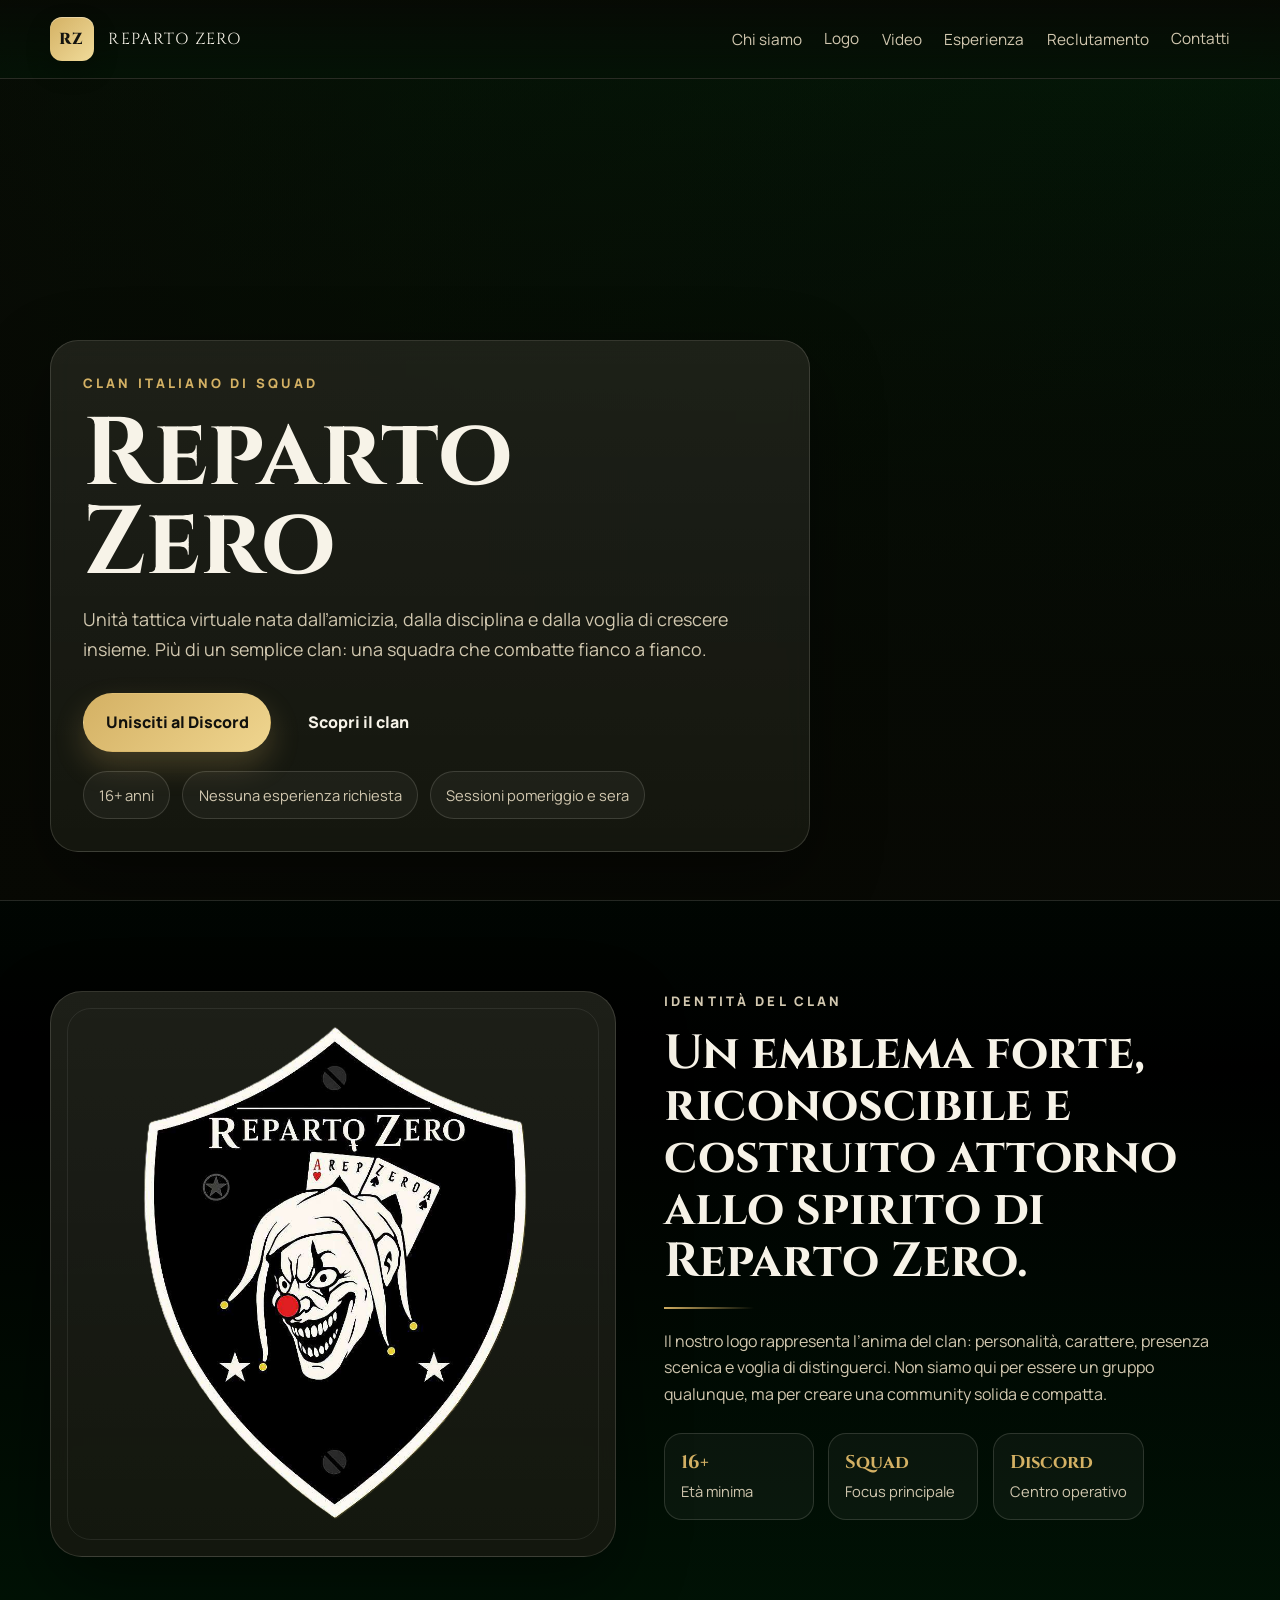
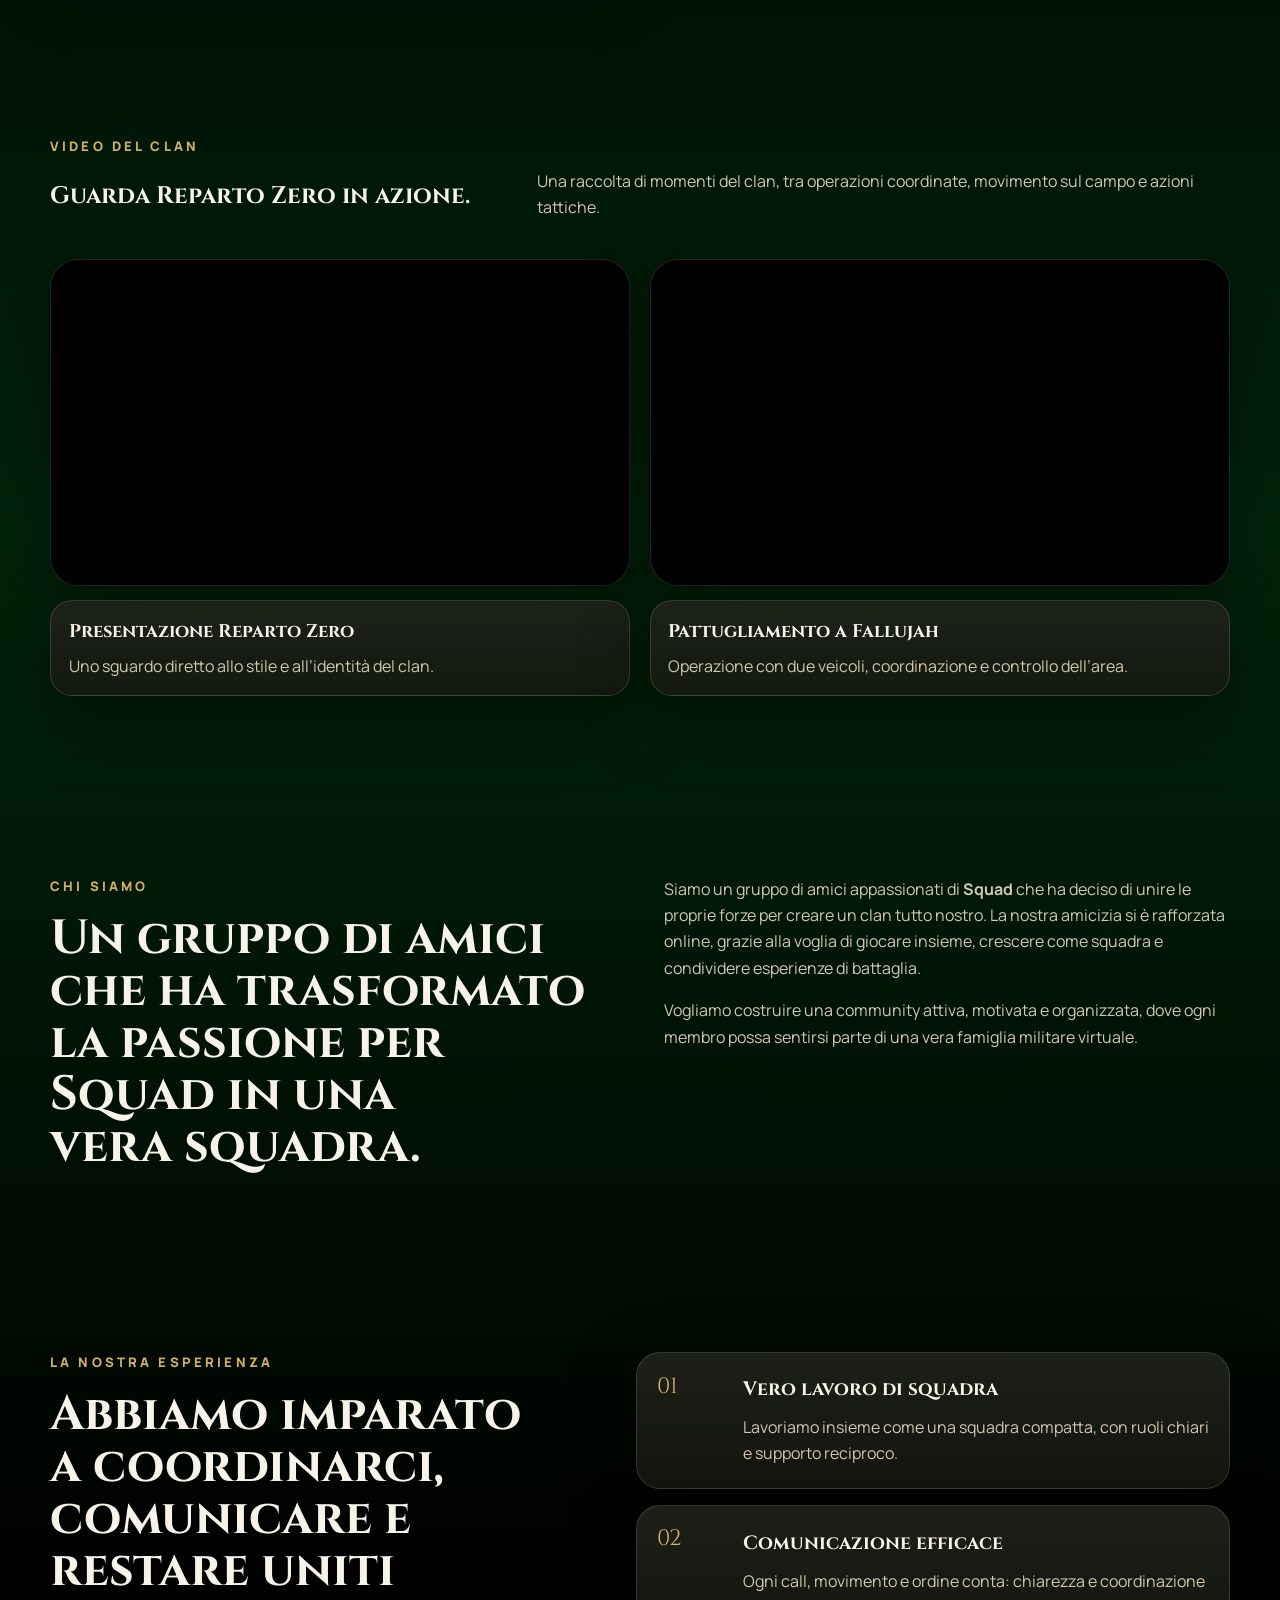
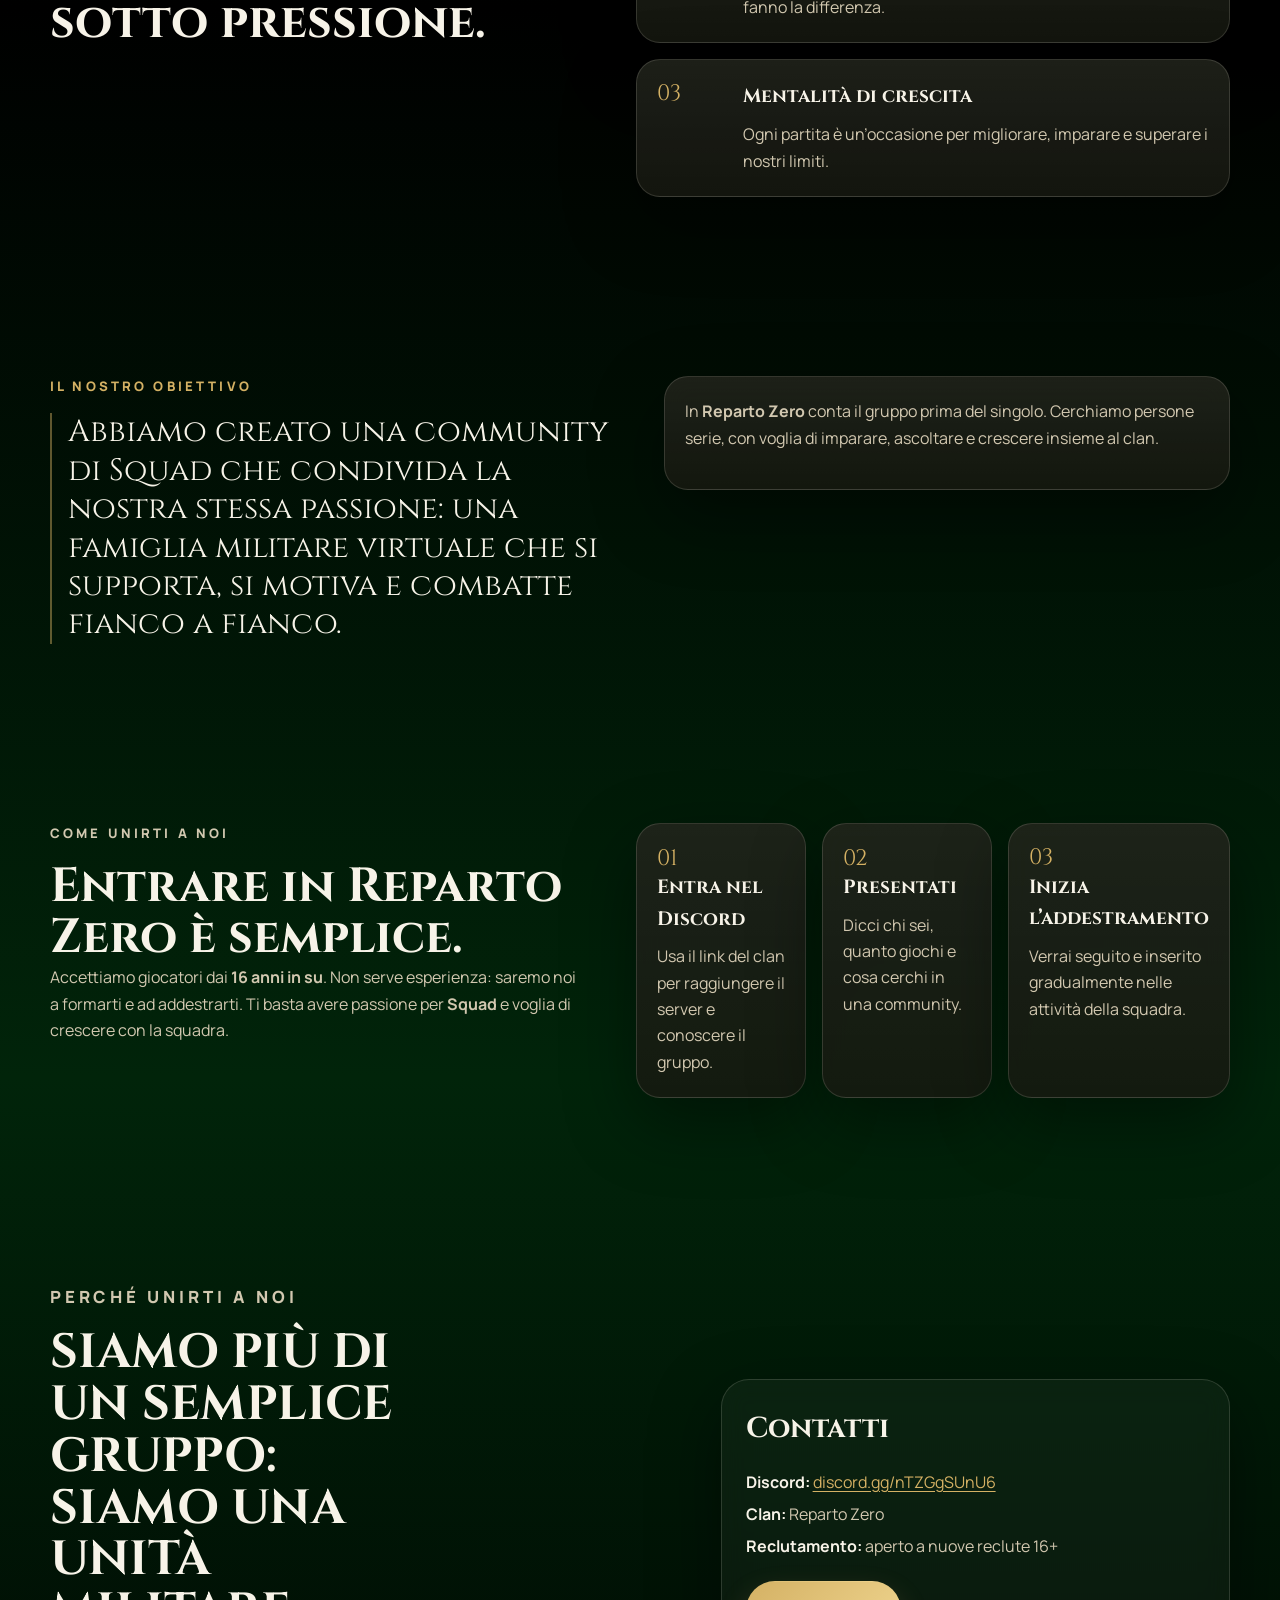
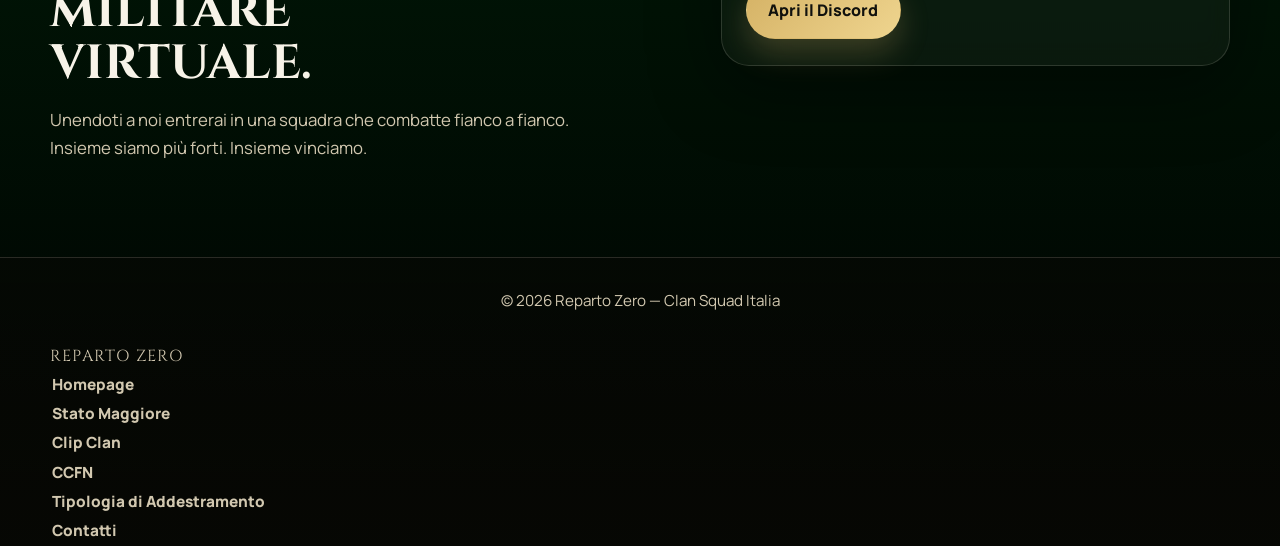
==== commit 636e9466: "Repush" ====
--- a/index.html
+++ b/index.html
@@ -290,7 +290,7 @@
         </div>
       </div>
     </section>
-  </main>
+  </main> 
 
   <footer class="site-footer">
     <div class="container footer-wrap">
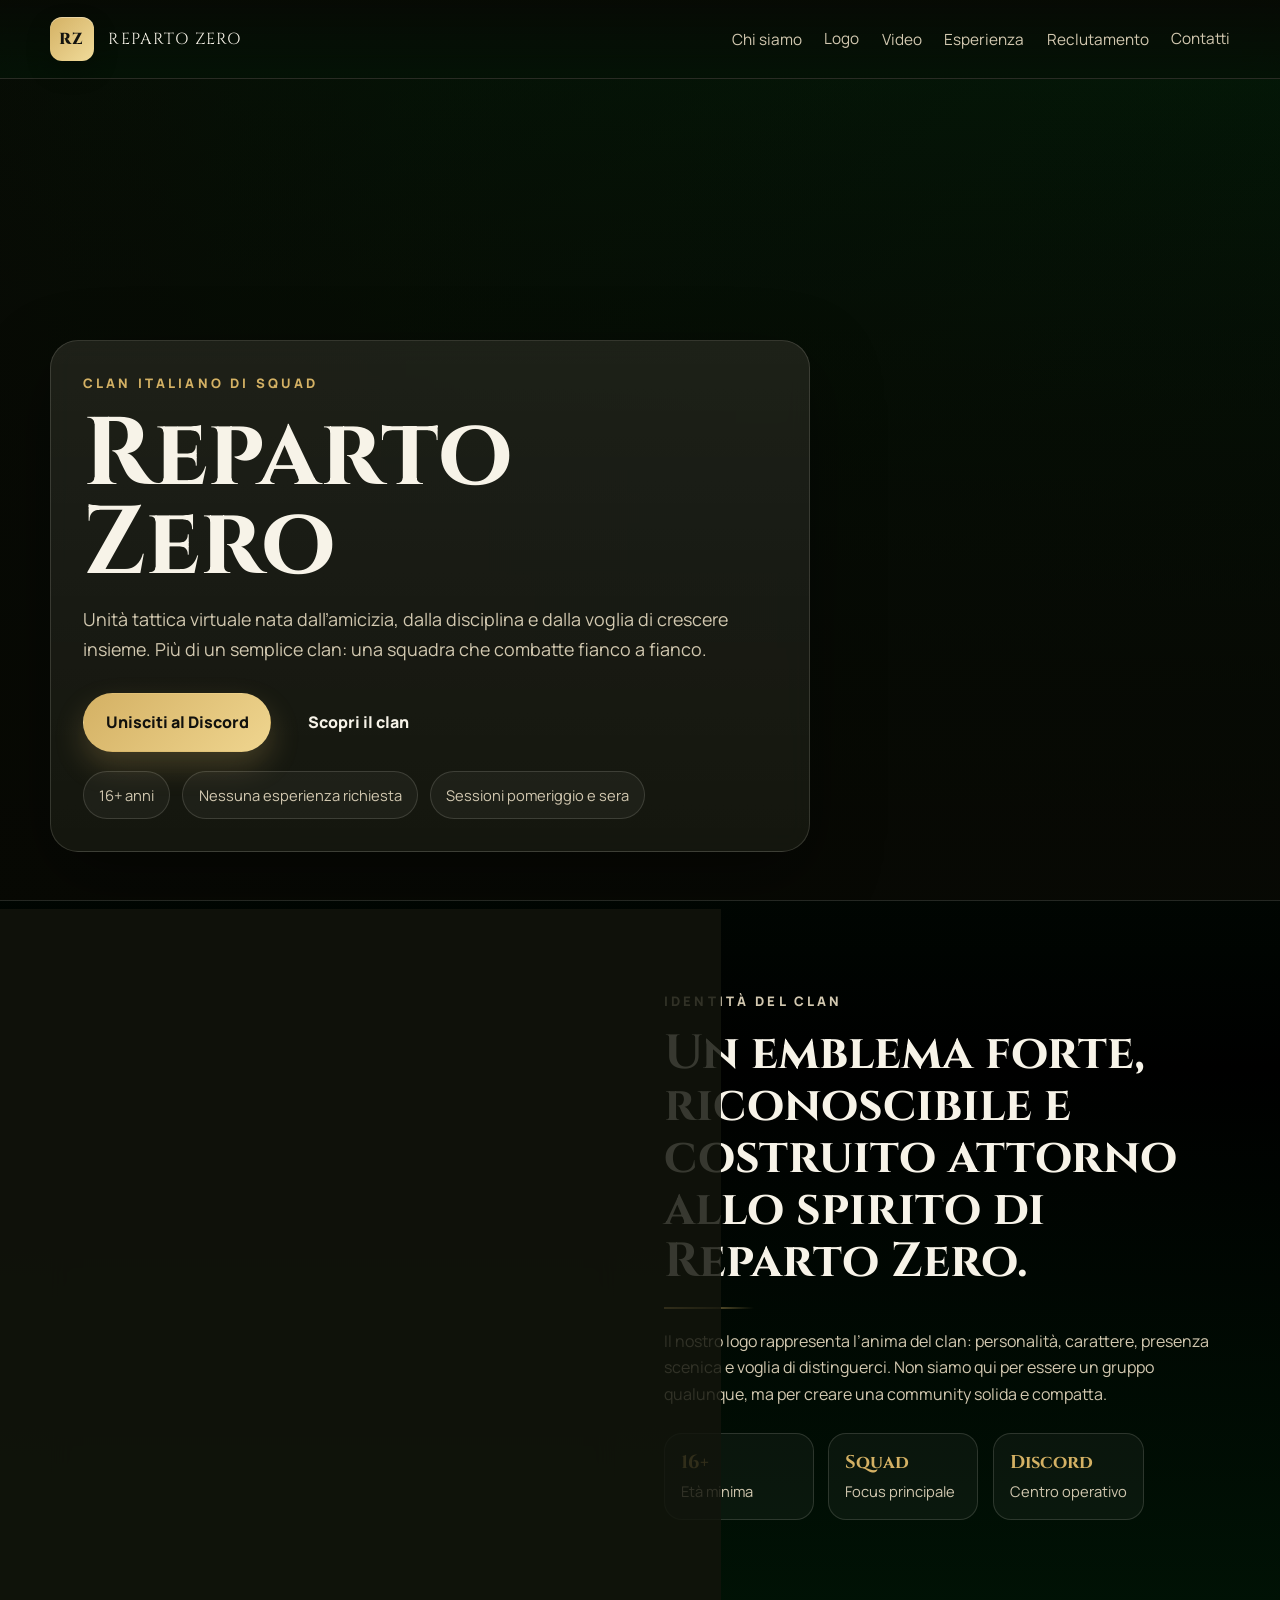
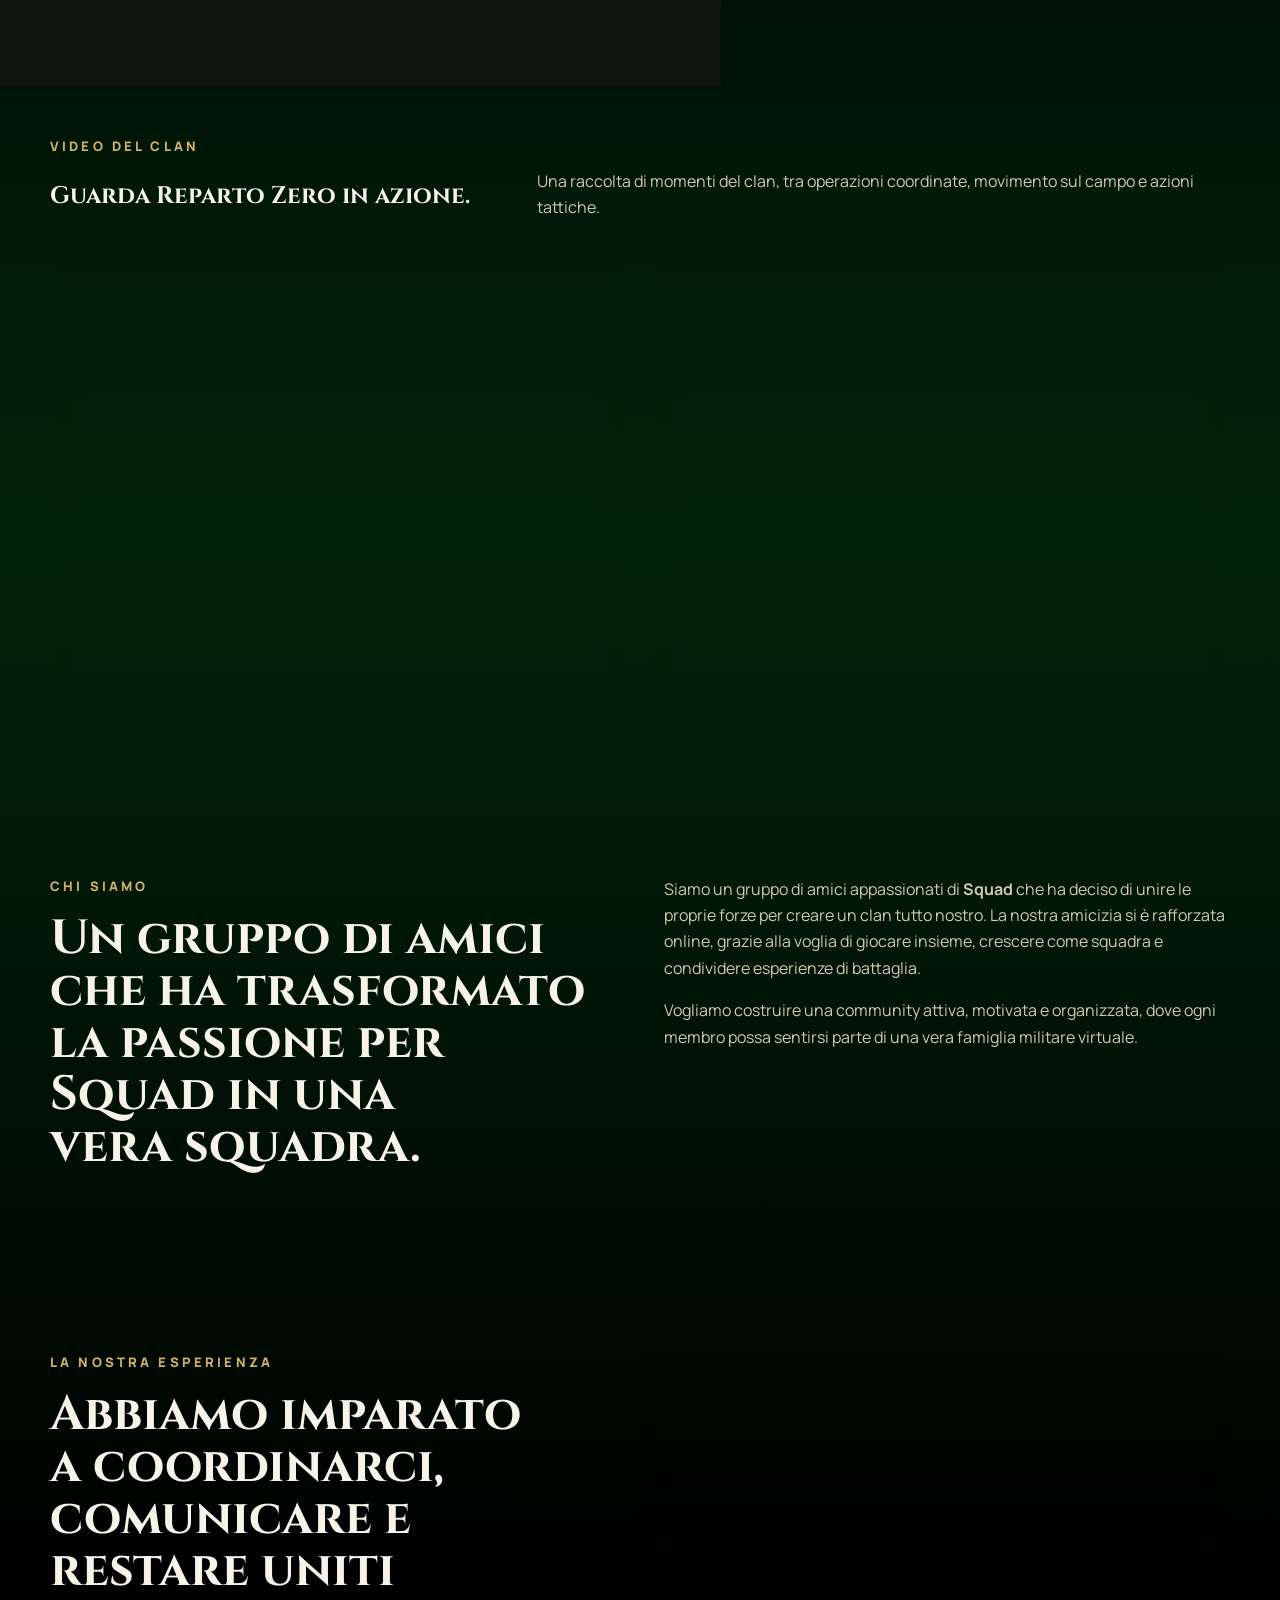
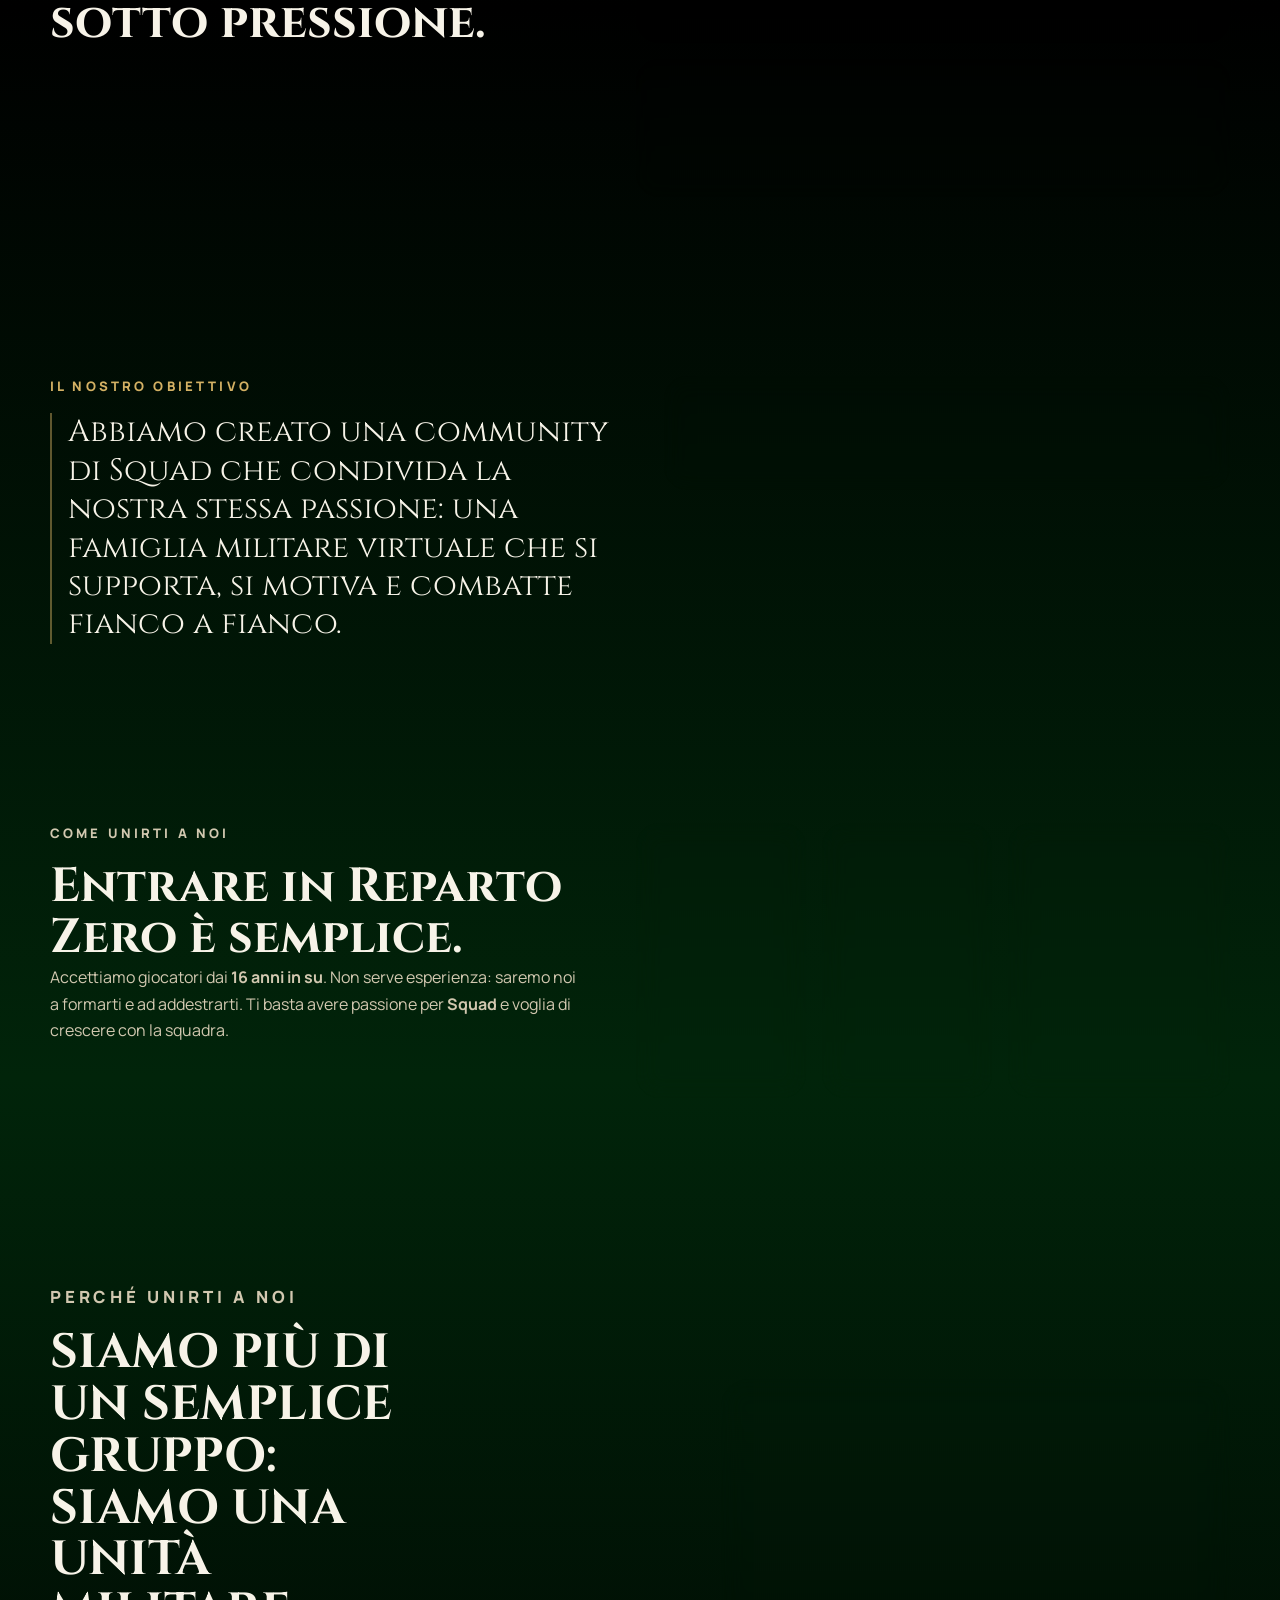
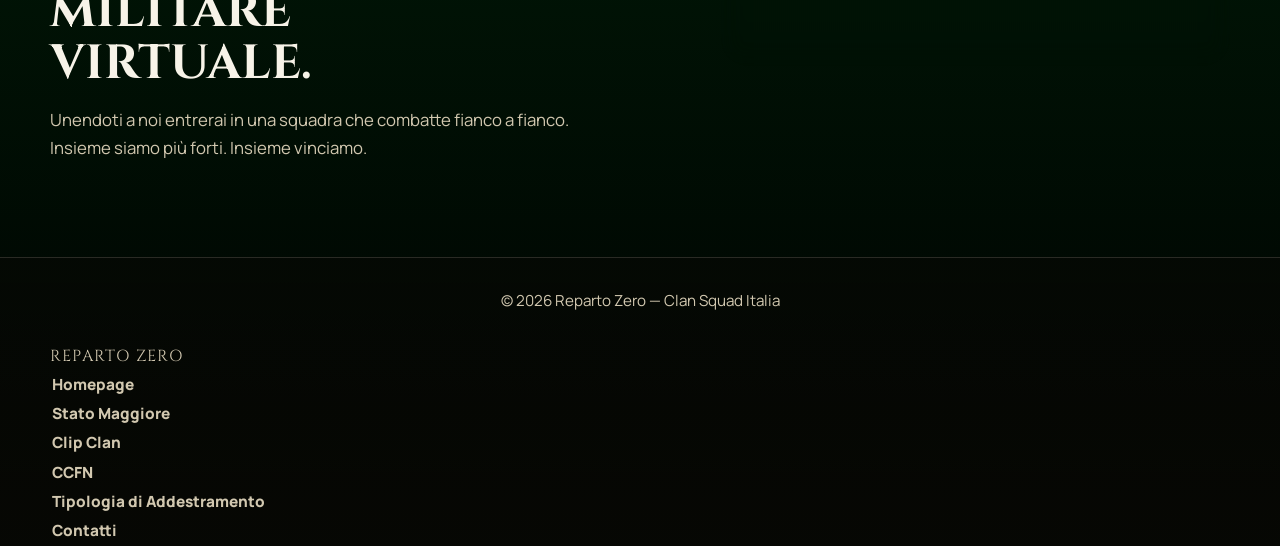
==== commit 4f52052f: "trying to fix deployments blocked" ====
--- a/index.html
+++ b/index.html
@@ -290,7 +290,7 @@
         </div>
       </div>
     </section>
-  </main> 
+  </main>  
 
   <footer class="site-footer">
     <div class="container footer-wrap">
--- a/style.css
+++ b/style.css
@@ -103,7 +103,7 @@
   font-weight: 800;
   background: linear-gradient(135deg, var(--gold), #f0db9a);
   box-shadow: inset 0 1px 0 rgba(255,255,255,0.35), 0 10px 24px rgba(0,0,0,0.24);
-}
+} 
 
 .brand-text {
   font-size: 1rem;
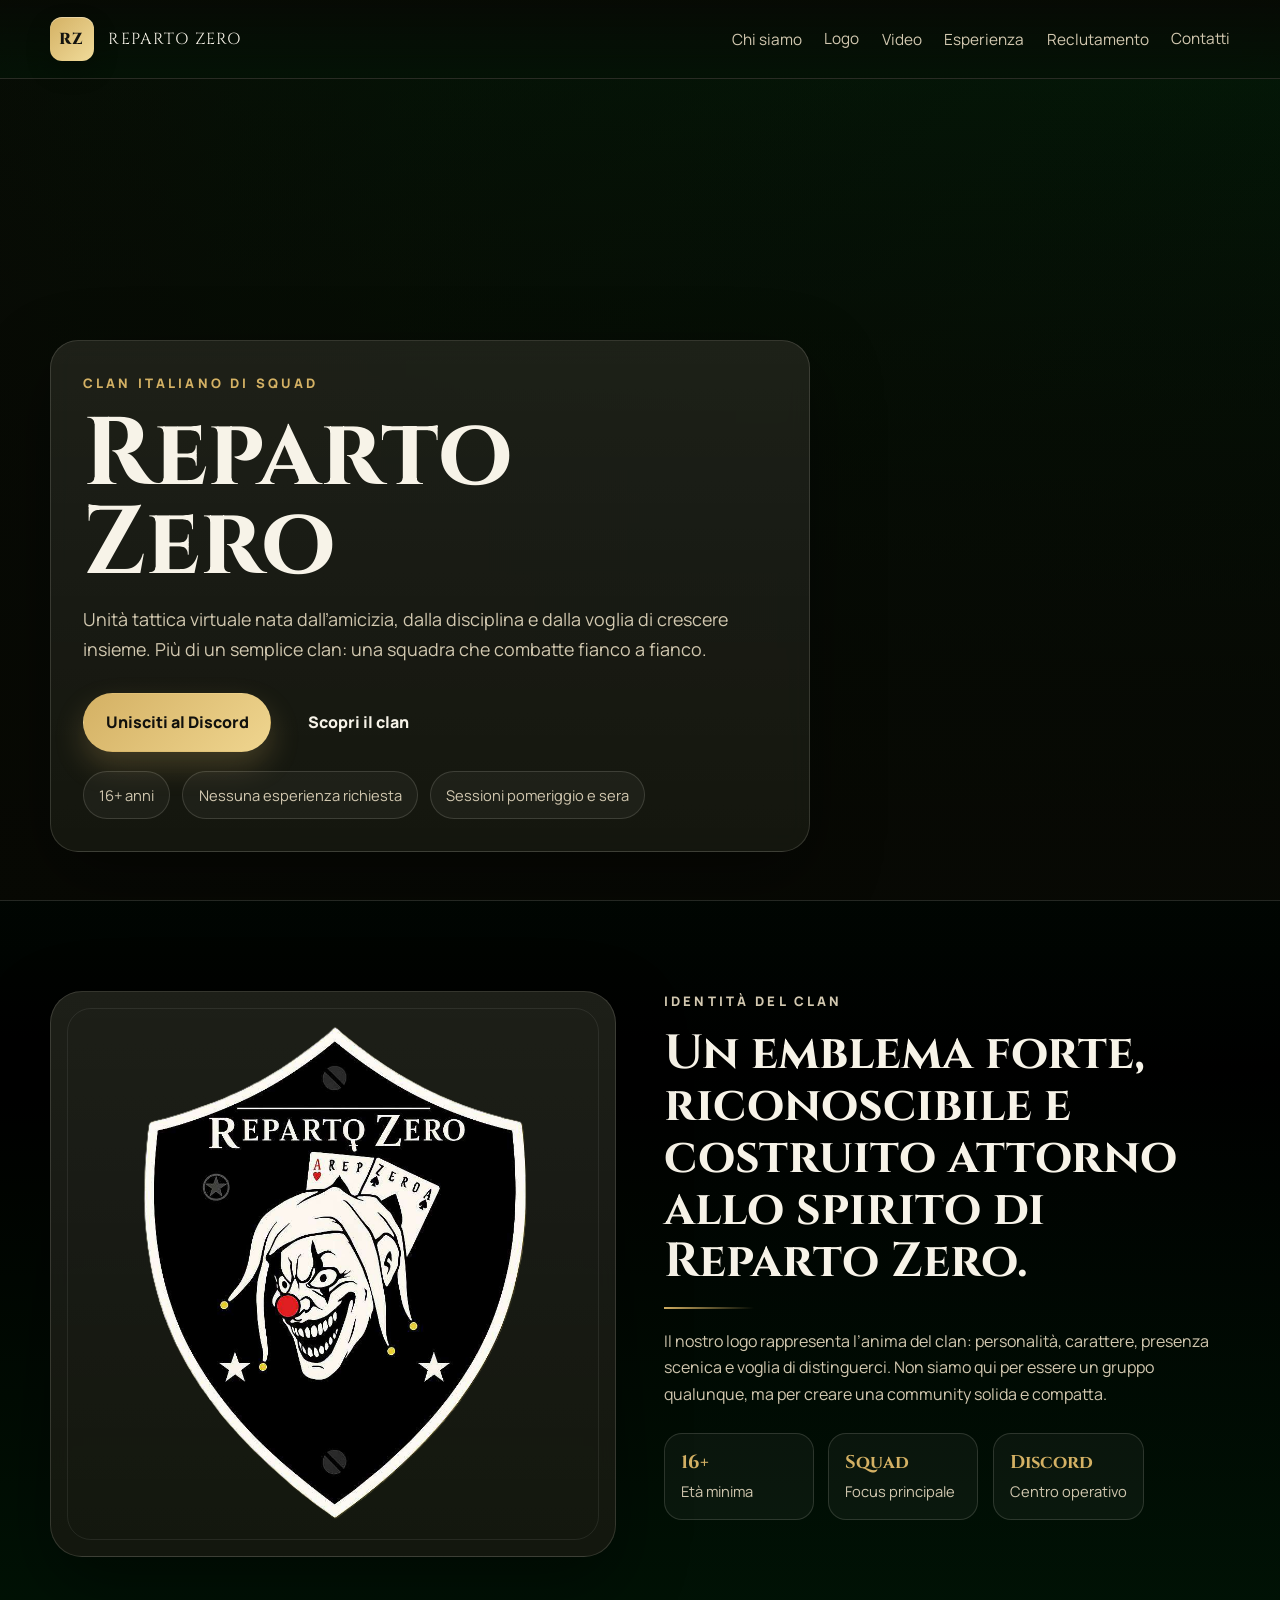
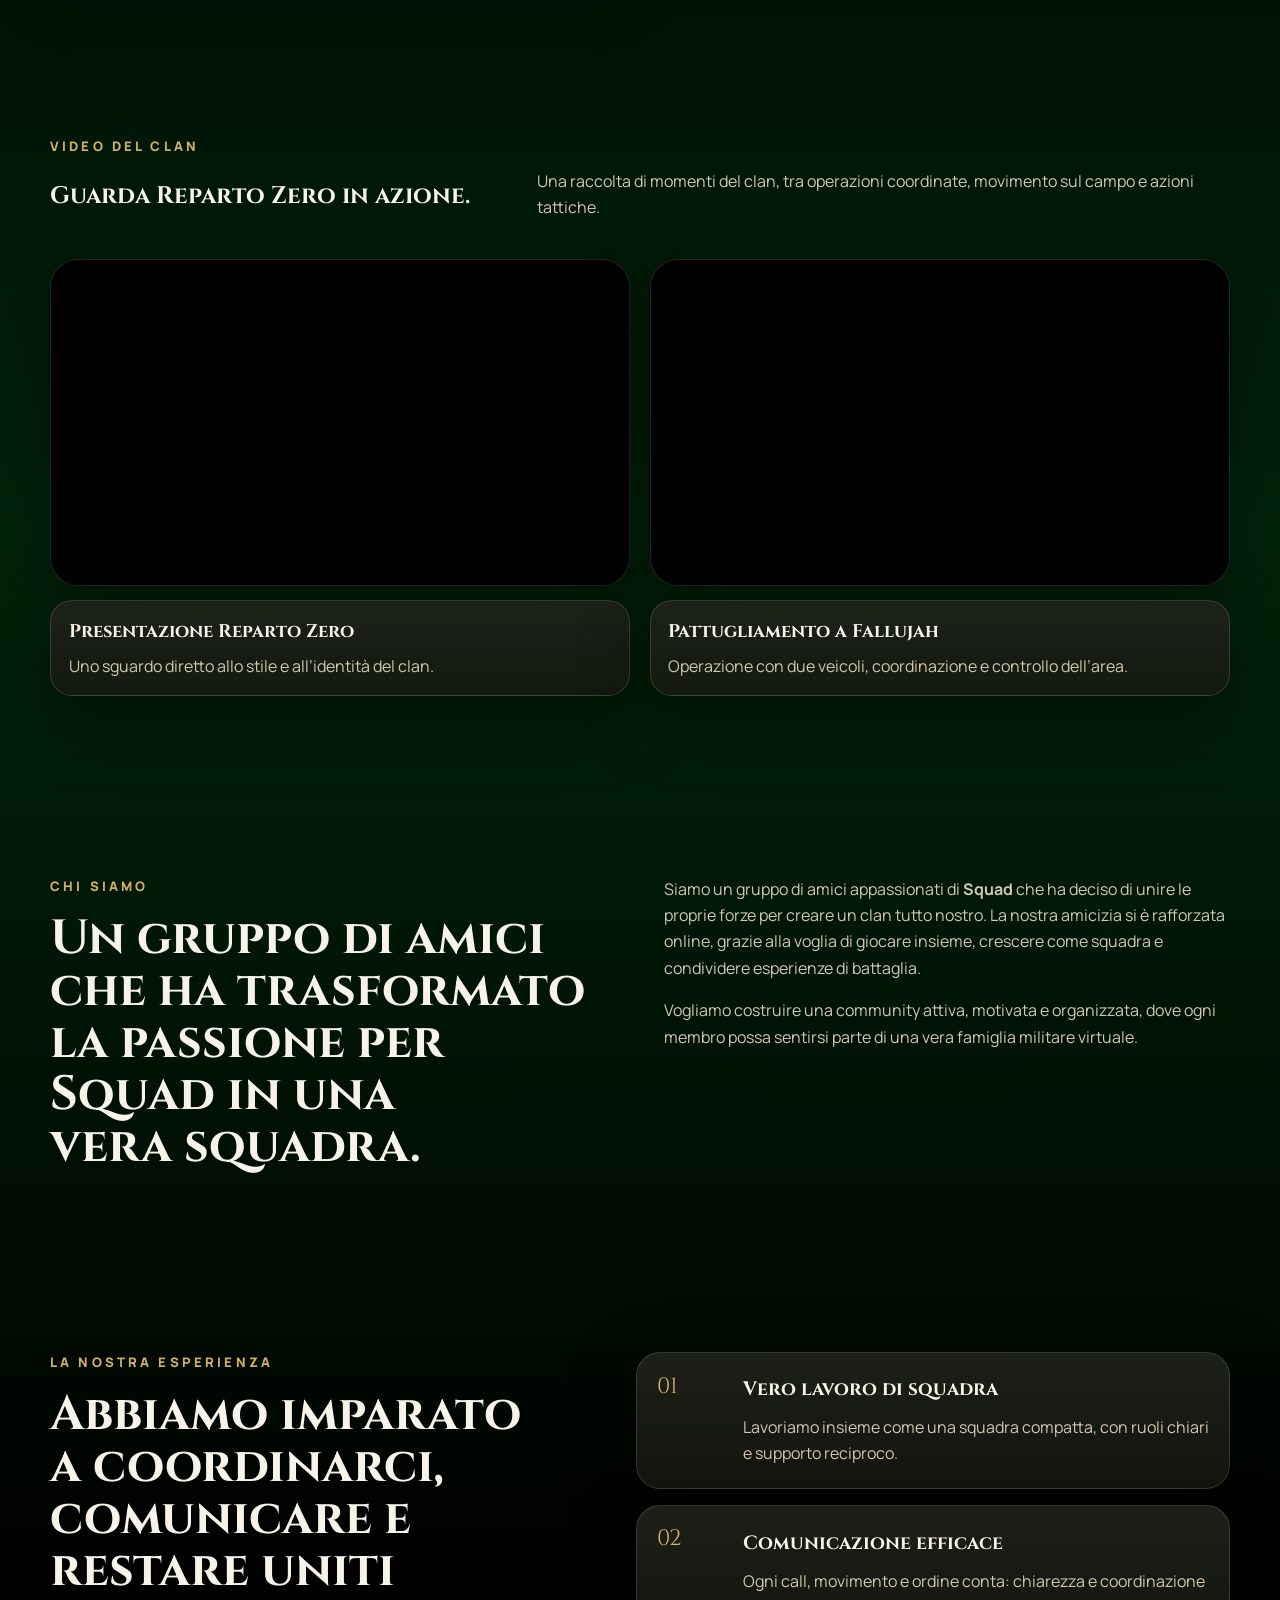
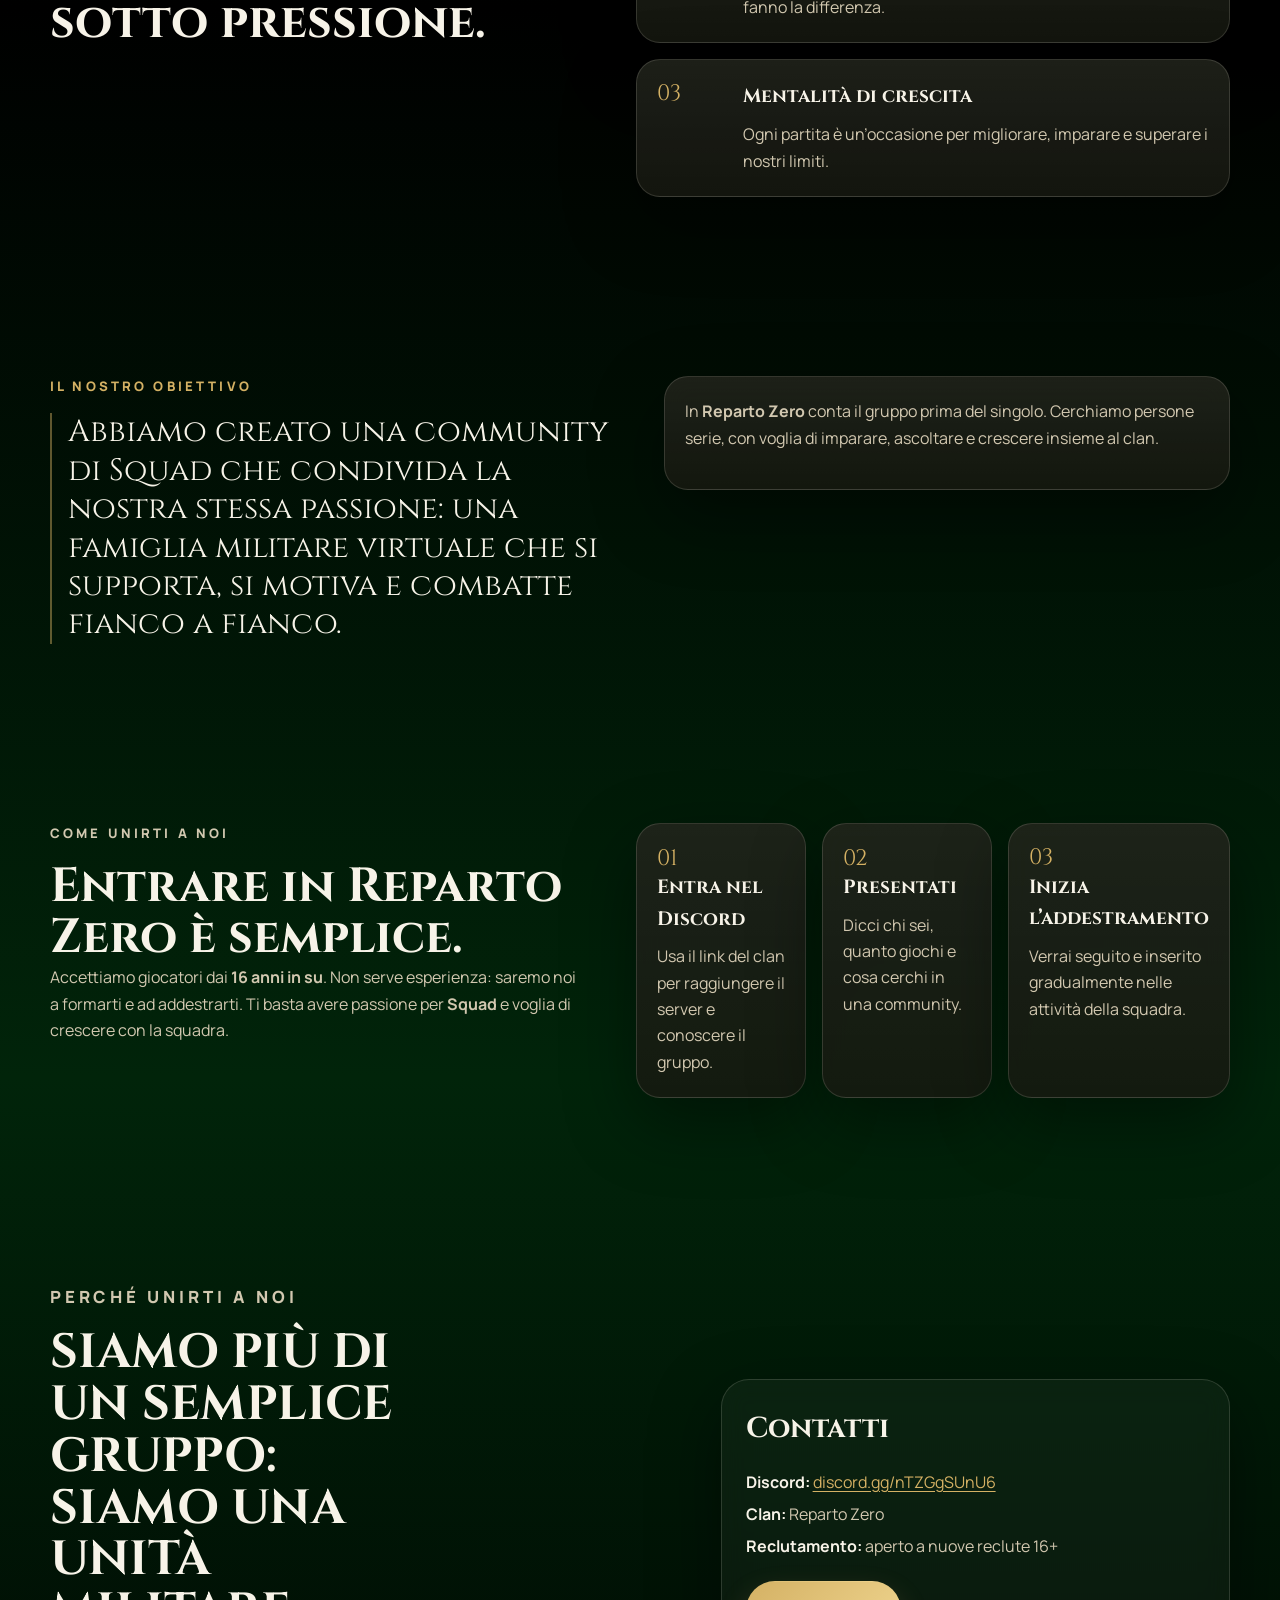
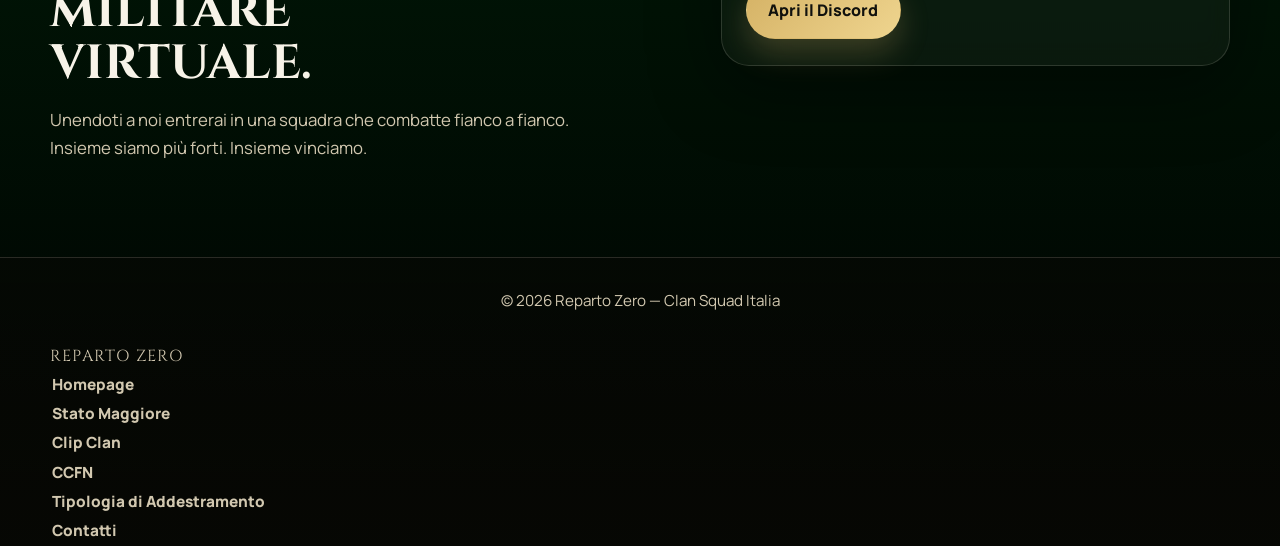
==== commit f291cd14: "push" ====
--- a/index.html
+++ b/index.html
@@ -290,7 +290,7 @@
         </div>
       </div>
     </section>
-  </main>  
+  </main> 
 
   <footer class="site-footer">
     <div class="container footer-wrap">
--- a/style.css
+++ b/style.css
@@ -103,7 +103,7 @@
   font-weight: 800;
   background: linear-gradient(135deg, var(--gold), #f0db9a);
   box-shadow: inset 0 1px 0 rgba(255,255,255,0.35), 0 10px 24px rgba(0,0,0,0.24);
-} 
+}
 
 .brand-text {
   font-size: 1rem;
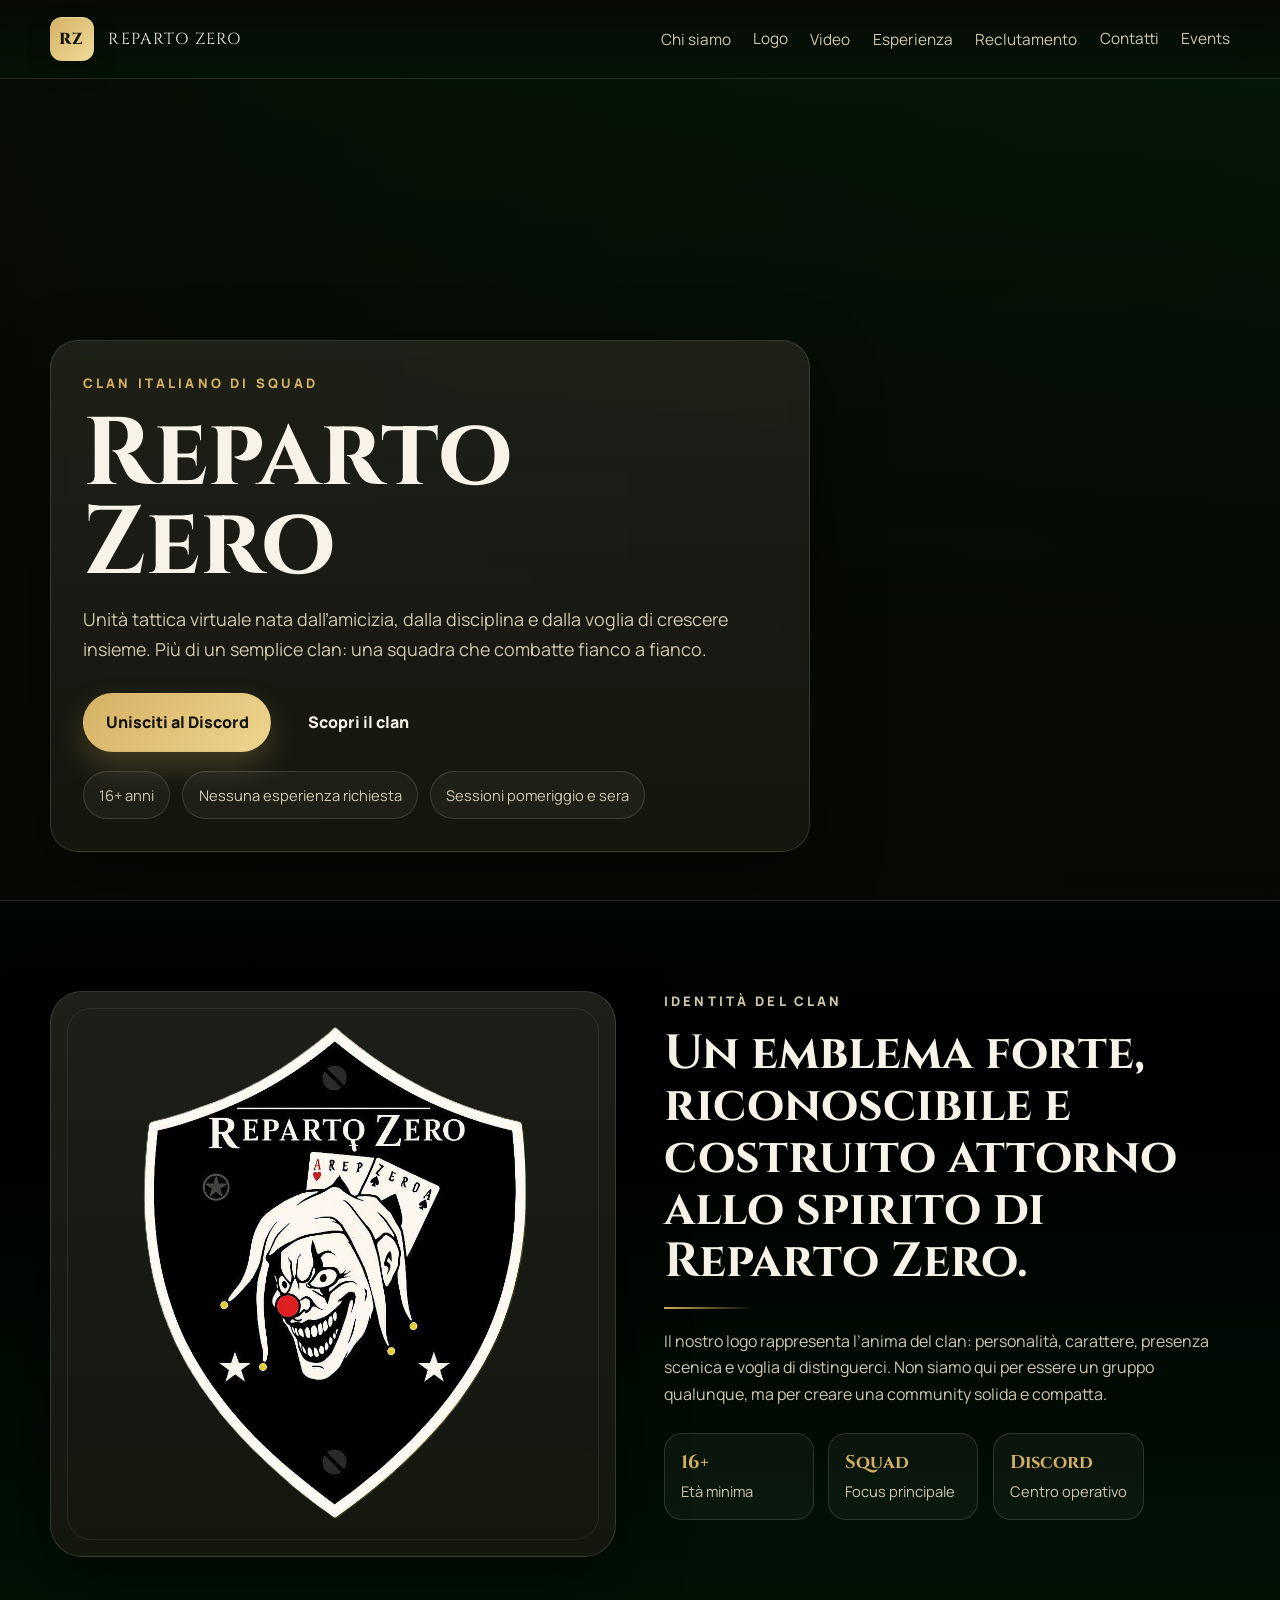
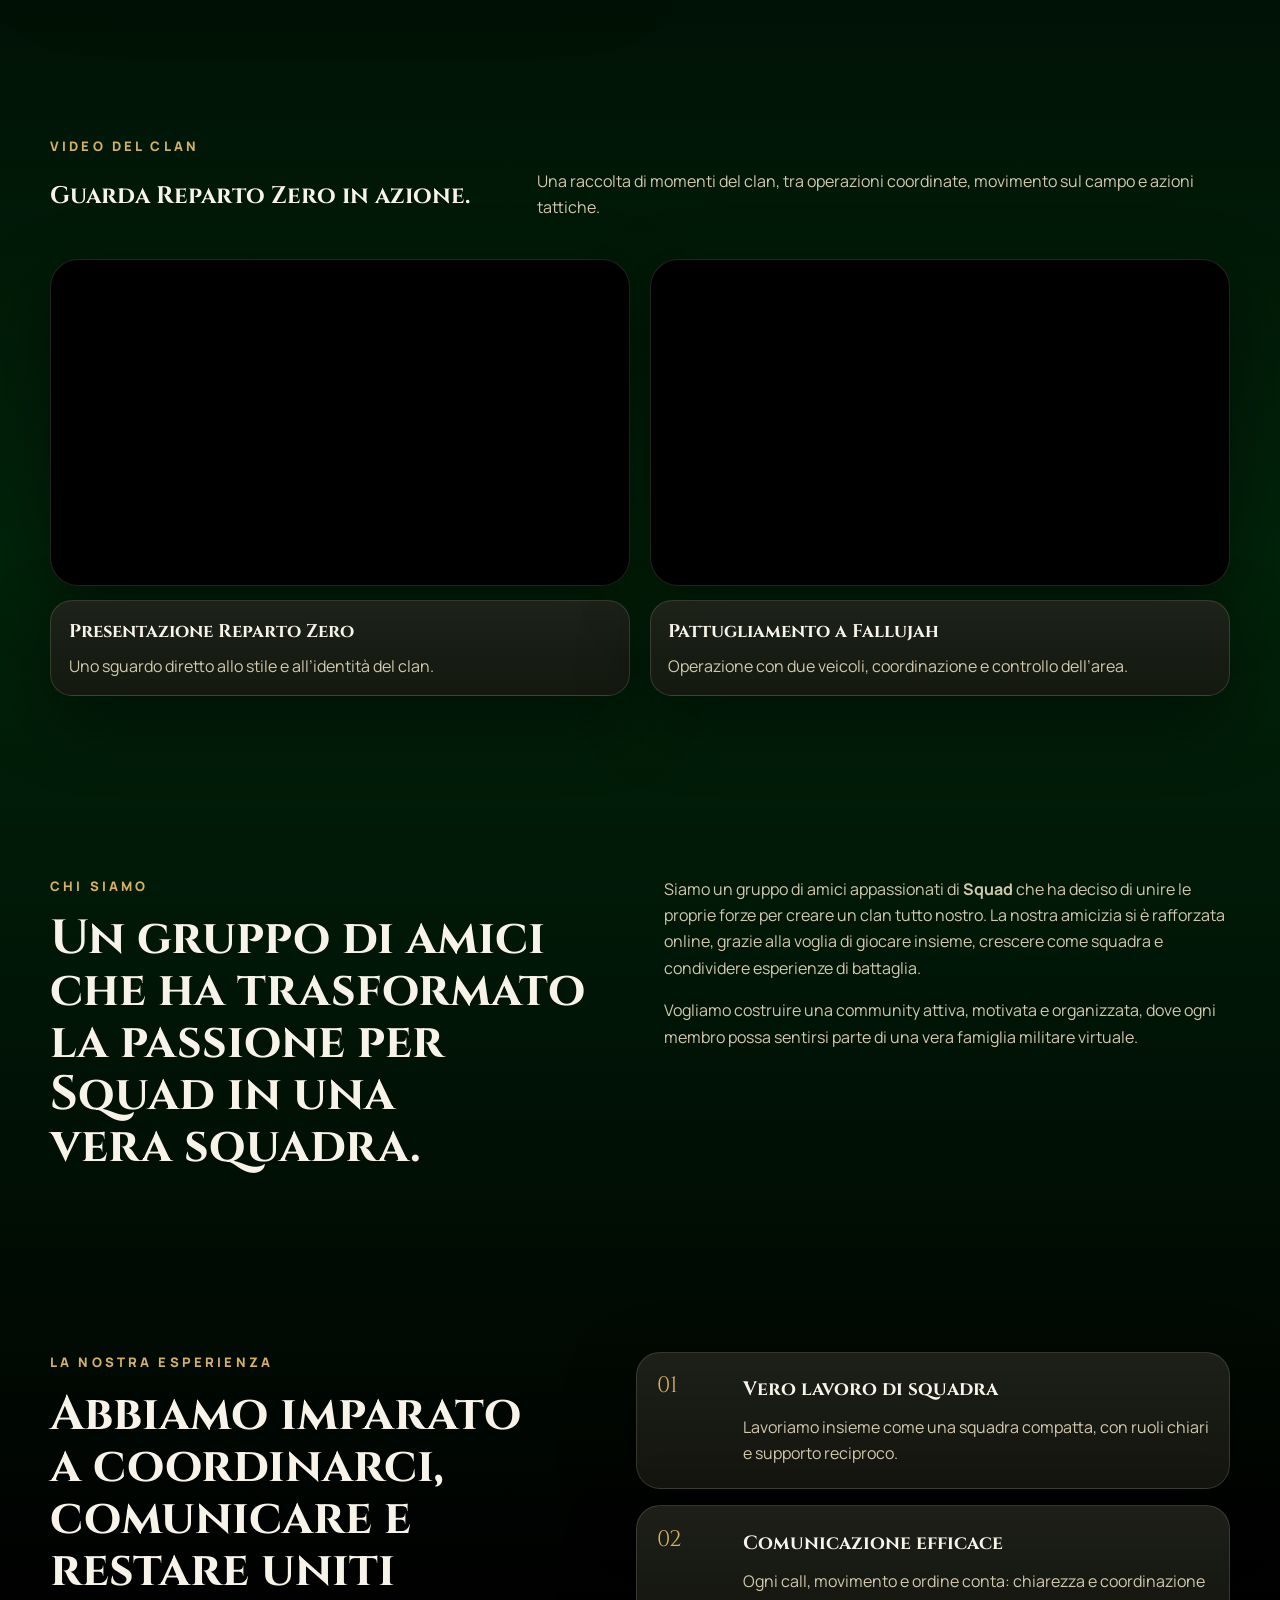
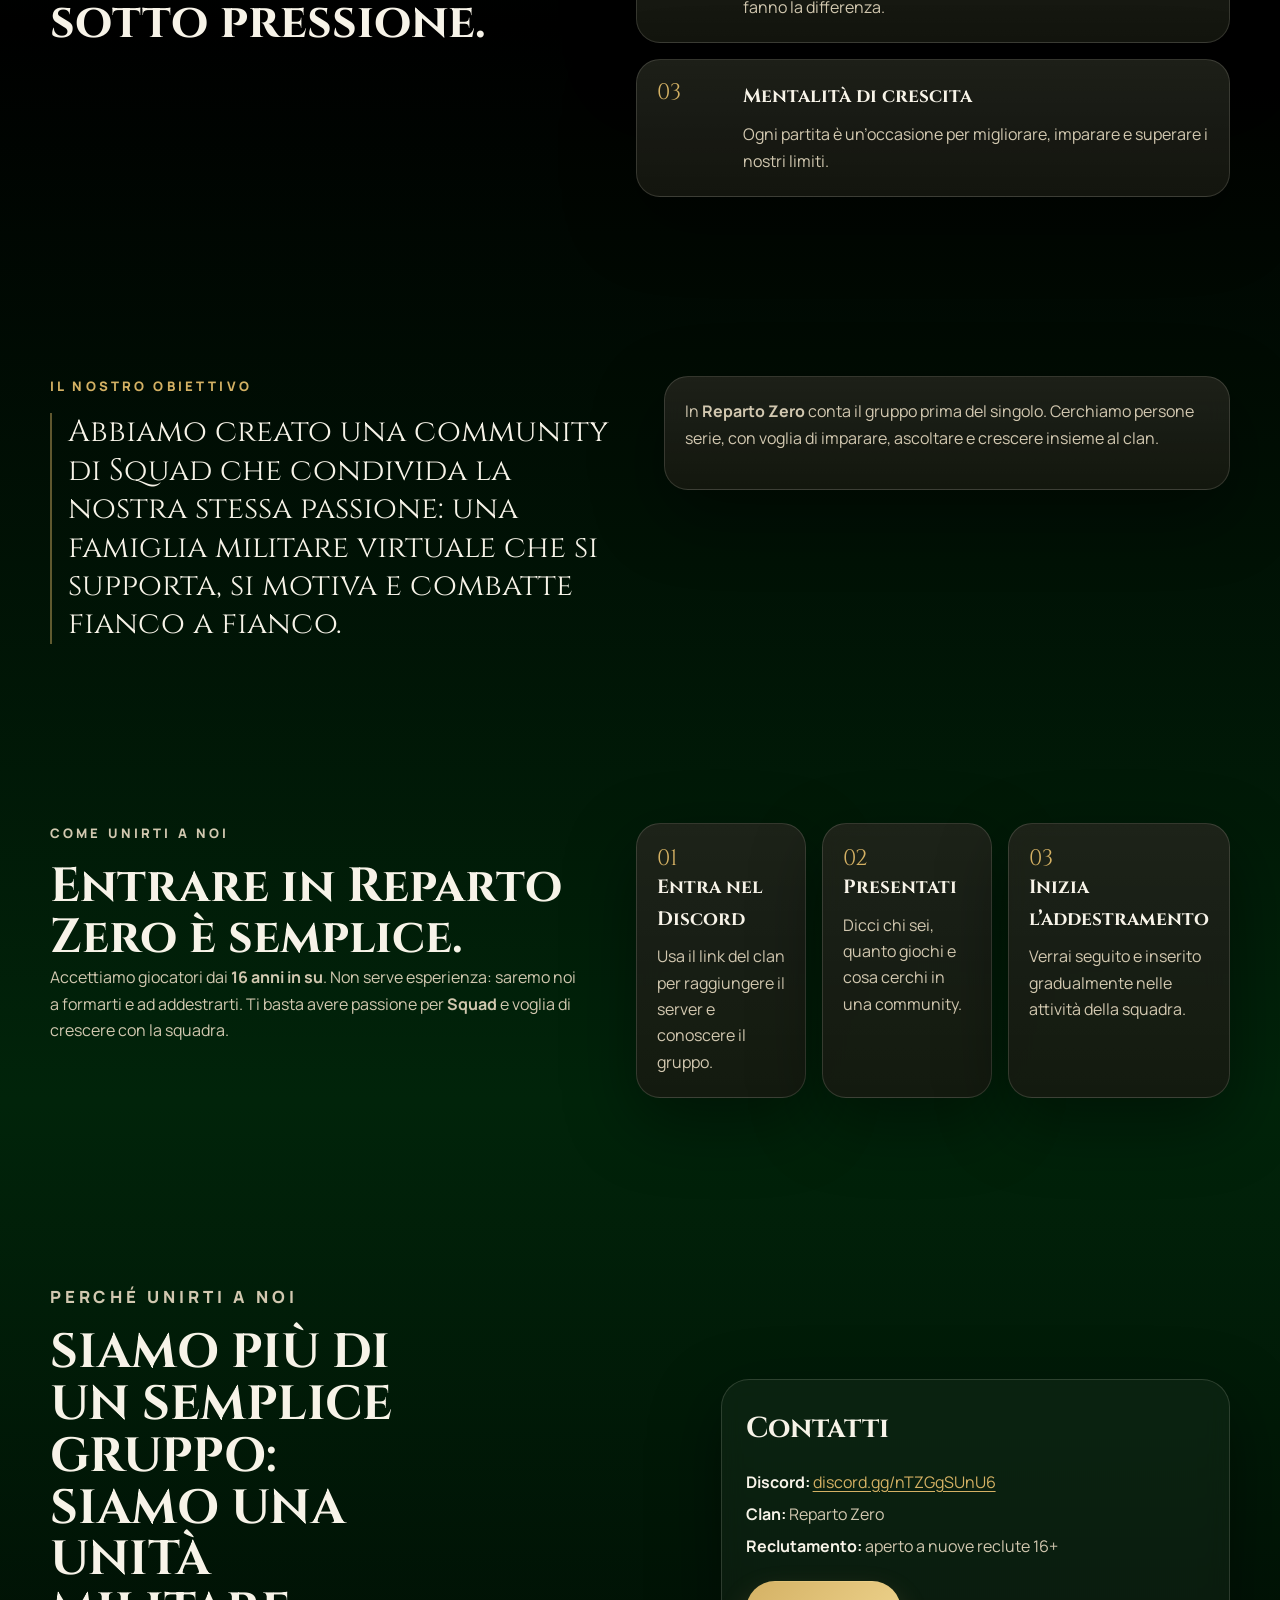
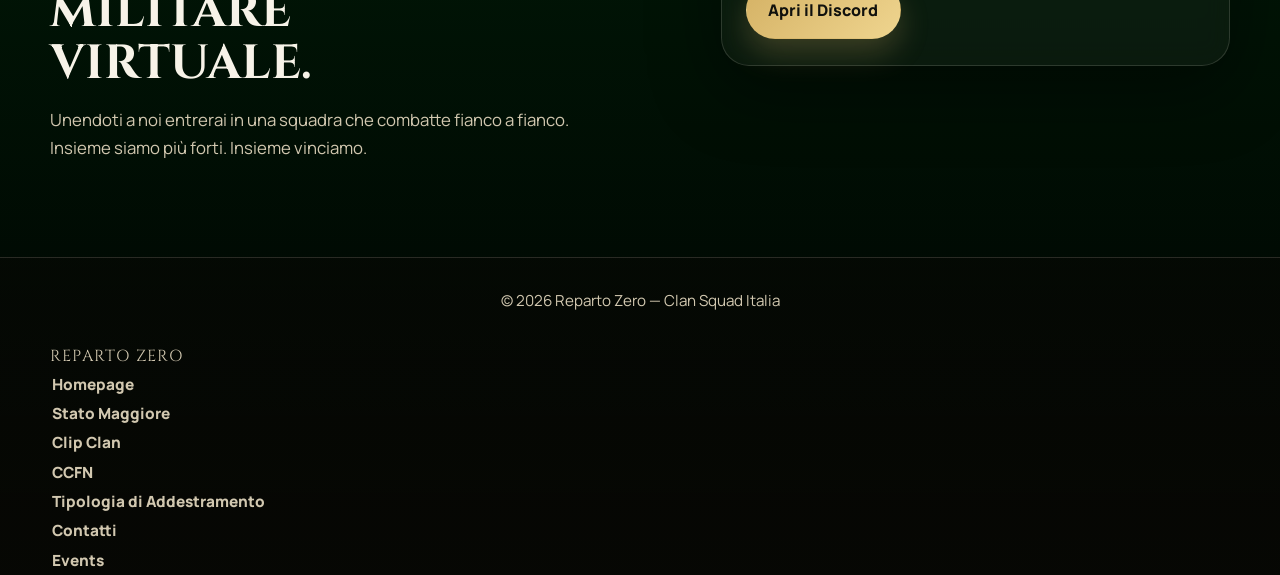
==== commit c2048649: "Added event page. Minor fix to navbar and footer" ====
--- a/index.html
+++ b/index.html
@@ -12,6 +12,7 @@
   <link rel="preconnect" href="https://fonts.gstatic.com" crossorigin>
   <link href="https://fonts.googleapis.com/css2?family=Cinzel:wght@500;700;800&family=Manrope:wght@400;500;700;800&display=swap" rel="stylesheet">
   <link rel="stylesheet" href="style.css" />
+  <link rel="icon" type="image/x-icon" href="img/icon.ico">
 </head>
 <body>
   <header class="site-header">
@@ -21,15 +22,10 @@
         <span class="brand-text">Reparto Zero</span>
       </a>
 
-      <button class="menu-toggle" aria-label="Apri menu" aria-expanded="false">
-        <span></span>
-        <span></span>
-      </button>
-
       <nav class="site-nav" aria-label="Menu principale">
         <ul class="dropdown">
           <li>
-            <a href="index.html#chi-siamo">Chi siamo</a>
+            <a href="#chi-siamo">Chi siamo</a>
             <ul class="tendina">
               <a href="stato maggiore.html" class="btn-secondary">Stato Maggiore</a>
             </ul>
@@ -62,6 +58,7 @@
         </ul>
         
         <a href="#contatti">Contatti</a>
+        <a href="invito-eventi.html">Events</a>
       </nav>
     </div>
   </header>
@@ -307,7 +304,8 @@
         <li><a href="clip clan.html" class="btn-footer">Clip Clan</a></li>
         <li><a href="ccfn.html" class="btn-footer">CCFN</a></li>
         <li><a href="addestramento.html" class="btn-footer">Tipologia di Addestramento</a></li>
-        <li><a href="#contatti" class="btn-footer">Contatti</a></li>
+        <li><a href="contatti" class="btn-footer">Contatti</a></li>
+        <li><a href="invito-eventi.html" class="btn-footer">Events</a></li>
       </ul>
     </div>
   </footer>
